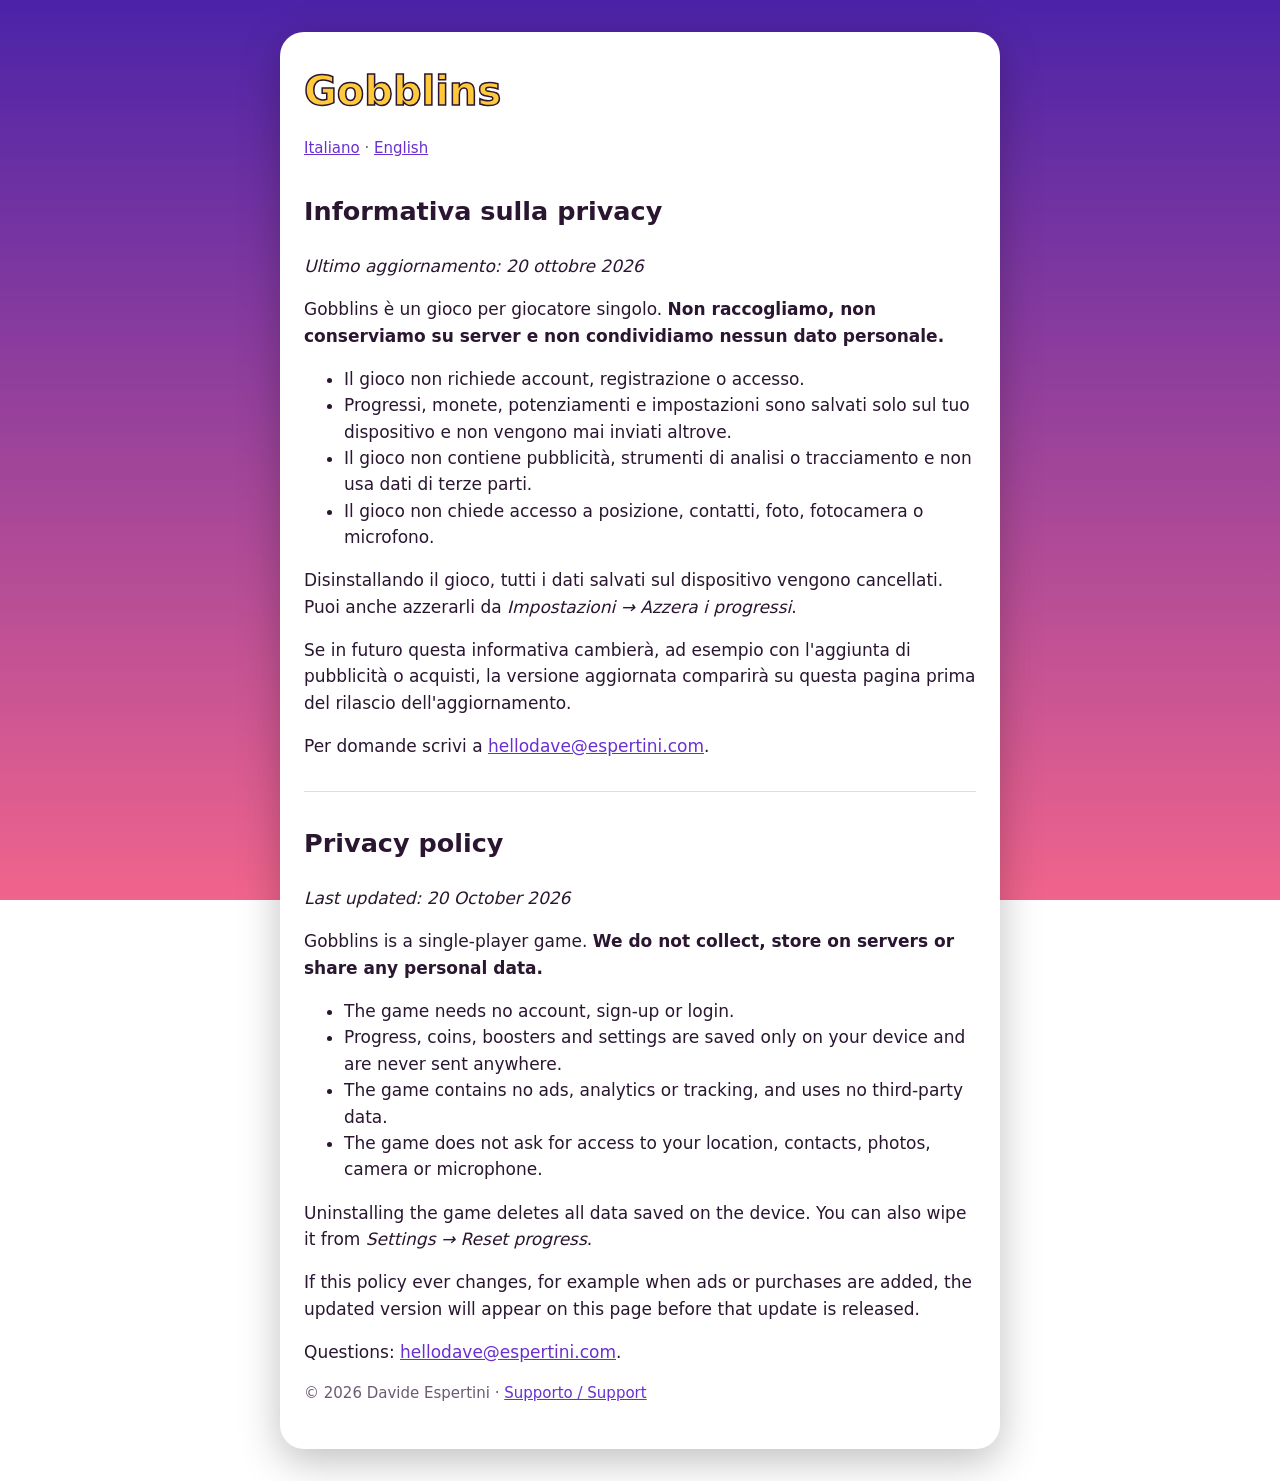
==== privacy.html @ b259f06c "Gobblins privacy and support pages Co-Authored-By: Claude Opus 5.5 <noreply@anthropic.com>" ====
<!doctype html>
<html lang="it">
  <head>
    <meta charset="utf-8" />
    <meta name="viewport" content="width=device-width, initial-scale=1" />
    <title>Gobblins · Privacy</title>
    <link rel="stylesheet" href="style.css" />
  </head>
  <body>
    <main>
      <h1>Gobblins</h1>
      <p class="lang"><a href="#it">Italiano</a> · <a href="#en">English</a></p>

      <section id="it">
        <h2>Informativa sulla privacy</h2>
        <p><em>Ultimo aggiornamento: 20 ottobre 2026</em></p>
        <p>Gobblins è un gioco per giocatore singolo. <strong>Non raccogliamo, non conserviamo su server e non condividiamo nessun dato personale.</strong></p>
        <ul>
          <li>Il gioco non richiede account, registrazione o accesso.</li>
          <li>Progressi, monete, potenziamenti e impostazioni sono salvati solo sul tuo dispositivo e non vengono mai inviati altrove.</li>
          <li>Il gioco non contiene pubblicità, strumenti di analisi o tracciamento e non usa dati di terze parti.</li>
          <li>Il gioco non chiede accesso a posizione, contatti, foto, fotocamera o microfono.</li>
        </ul>
        <p>Disinstallando il gioco, tutti i dati salvati sul dispositivo vengono cancellati. Puoi anche azzerarli da <em>Impostazioni → Azzera i progressi</em>.</p>
        <p>Se in futuro questa informativa cambierà, ad esempio con l'aggiunta di pubblicità o acquisti, la versione aggiornata comparirà su questa pagina prima del rilascio dell'aggiornamento.</p>
        <p>Per domande scrivi a <a href="mailto:hellodave@espertini.com">hellodave@espertini.com</a>.</p>
      </section>

      <section id="en">
        <h2>Privacy policy</h2>
        <p><em>Last updated: 20 October 2026</em></p>
        <p>Gobblins is a single-player game. <strong>We do not collect, store on servers or share any personal data.</strong></p>
        <ul>
          <li>The game needs no account, sign-up or login.</li>
          <li>Progress, coins, boosters and settings are saved only on your device and are never sent anywhere.</li>
          <li>The game contains no ads, analytics or tracking, and uses no third-party data.</li>
          <li>The game does not ask for access to your location, contacts, photos, camera or microphone.</li>
        </ul>
        <p>Uninstalling the game deletes all data saved on the device. You can also wipe it from <em>Settings → Reset progress</em>.</p>
        <p>If this policy ever changes, for example when ads or purchases are added, the updated version will appear on this page before that update is released.</p>
        <p>Questions: <a href="mailto:hellodave@espertini.com">hellodave@espertini.com</a>.</p>
      </section>
      <p class="foot">© 2026 Davide Espertini · <a href="support.html">Supporto / Support</a></p>
    </main>
  </body>
</html>
---- style.css ----
:root {
  --bg-top: #4b23a8;
  --bg-bottom: #f0648c;
  --card: #ffffff;
  --text: #2a1630;
  --muted: #6b5a73;
  --link: #6a2fd0;
}
@media (prefers-color-scheme: dark) {
  :root {
    --card: #1f1530;
    --text: #f4ecff;
    --muted: #b9a8c9;
    --link: #ffc93c;
  }
}
* { box-sizing: border-box; }
body {
  margin: 0;
  min-height: 100vh;
  padding: 32px 16px;
  background: linear-gradient(var(--bg-top), var(--bg-bottom)) fixed;
  color: var(--text);
  font: 17px/1.55 system-ui, -apple-system, "Segoe UI", sans-serif;
}
main {
  max-width: 720px;
  margin: 0 auto;
  padding: 28px 24px;
  background: var(--card);
  border-radius: 24px;
  box-shadow: 0 12px 40px rgba(0, 0, 0, 0.25);
}
h1 { margin: 0; font-size: 40px; color: #ffc93c; -webkit-text-stroke: 1.5px var(--text); }
h2 { margin-top: 32px; }
a { color: var(--link); }
.lang, .foot { color: var(--muted); font-size: 15px; }
section + section { border-top: 1px solid rgba(127, 127, 127, 0.25); margin-top: 32px; }
dt { font-weight: 700; margin-top: 14px; }
dd { margin: 4px 0 0; }
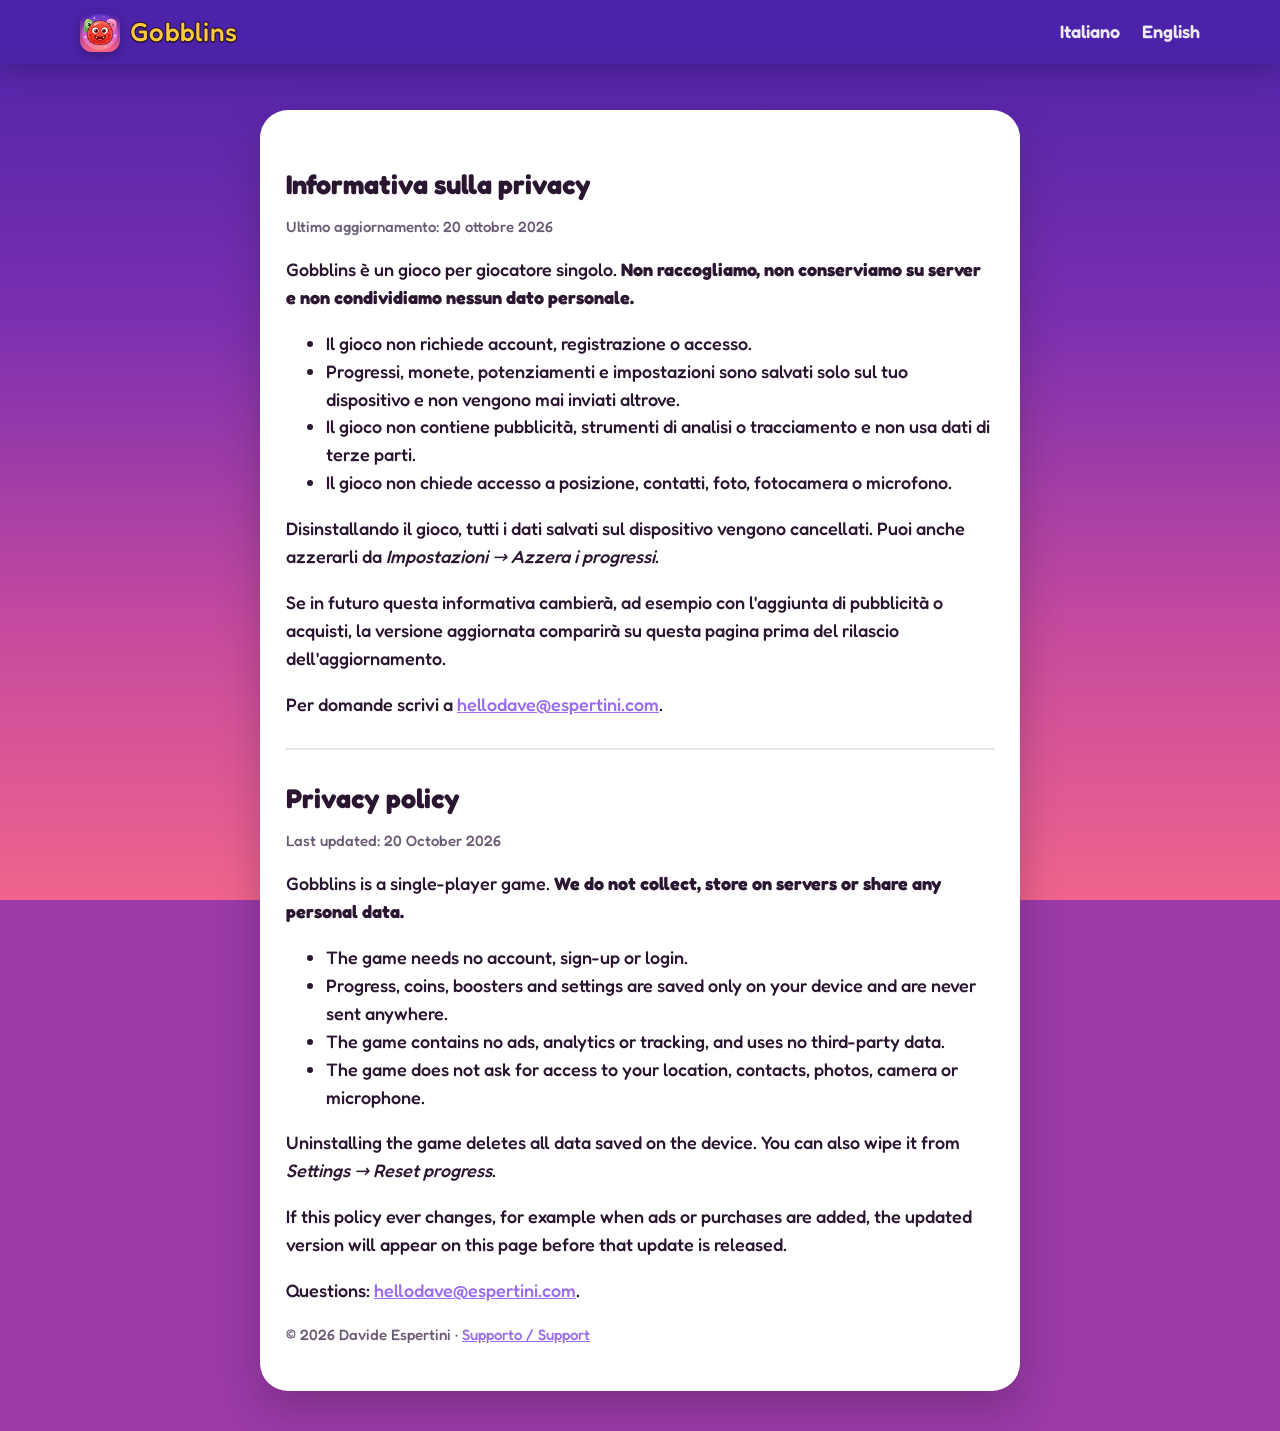
==== commit be064cd0: "New promo site: key art, playable mini board, features, islands, seasons, screenshots, IT/EN Co-Auth" ====
--- a/privacy.html
+++ b/privacy.html
@@ -4,16 +4,20 @@
     <meta charset="utf-8" />
     <meta name="viewport" content="width=device-width, initial-scale=1" />
     <title>Gobblins · Privacy</title>
+    <link rel="icon" href="assets/favicon.png" />
+    <link href="https://fonts.googleapis.com/css2?family=Fredoka:wght@500;600;700&display=swap" rel="stylesheet" />
     <link rel="stylesheet" href="style.css" />
   </head>
   <body>
-    <main>
-      <h1>Gobblins</h1>
-      <p class="lang"><a href="#it">Italiano</a> · <a href="#en">English</a></p>
+    <nav class="top scrolled">
+      <a class="brand candy" href="index.html"><img src="assets/icon.webp" alt="" />Gobblins</a>
+      <div class="links"><a href="#it">Italiano</a><a href="#en">English</a></div>
+    </nav>
+    <main class="doc">
 
       <section id="it">
         <h2>Informativa sulla privacy</h2>
-        <p><em>Ultimo aggiornamento: 20 ottobre 2026</em></p>
+        <p class="muted">Ultimo aggiornamento: 20 ottobre 2026</p>
         <p>Gobblins è un gioco per giocatore singolo. <strong>Non raccogliamo, non conserviamo su server e non condividiamo nessun dato personale.</strong></p>
         <ul>
           <li>Il gioco non richiede account, registrazione o accesso.</li>
@@ -28,7 +32,7 @@
 
       <section id="en">
         <h2>Privacy policy</h2>
-        <p><em>Last updated: 20 October 2026</em></p>
+        <p class="muted">Last updated: 20 October 2026</p>
         <p>Gobblins is a single-player game. <strong>We do not collect, store on servers or share any personal data.</strong></p>
         <ul>
           <li>The game needs no account, sign-up or login.</li>
@@ -40,7 +44,7 @@
         <p>If this policy ever changes, for example when ads or purchases are added, the updated version will appear on this page before that update is released.</p>
         <p>Questions: <a href="mailto:hellodave@espertini.com">hellodave@espertini.com</a>.</p>
       </section>
-      <p class="foot">© 2026 Davide Espertini · <a href="support.html">Supporto / Support</a></p>
+      <p class="muted">© 2026 Davide Espertini · <a href="support.html">Supporto / Support</a></p>
     </main>
   </body>
 </html>
--- a/style.css
+++ b/style.css
@@ -1,40 +1,264 @@
+/* Gobblins promo site: the game's sky (icon purple → pink), jelly buttons, Fredoka. */
 :root {
-  --bg-top: #4b23a8;
-  --bg-bottom: #f0648c;
+  --sky-top: #4b23a8;
+  --sky-bottom: #f0648c;
+  --ink: #2a1630;
+  --cream: #fff8ef;
+  --sun: #ffc93c;
+  --mint: #7ed957;
+  --sea: #5aa9e6;
+  --grape: #9b6cf0;
+  --berry: #ff5e7a;
+  --glass: rgba(255, 255, 255, 0.14);
+  --glass-line: rgba(255, 255, 255, 0.28);
   --card: #ffffff;
-  --text: #2a1630;
+  --card-ink: #2a1630;
   --muted: #6b5a73;
-  --link: #6a2fd0;
+  --radius: 28px;
+  --shadow: 0 18px 40px rgba(42, 22, 48, 0.28);
 }
 @media (prefers-color-scheme: dark) {
   :root {
-    --card: #1f1530;
-    --text: #f4ecff;
-    --muted: #b9a8c9;
-    --link: #ffc93c;
+    --card: #241638;
+    --card-ink: #f6eefe;
+    --muted: #bfaed1;
   }
 }
+
 * { box-sizing: border-box; }
+html { scroll-behavior: smooth; }
 body {
   margin: 0;
-  min-height: 100vh;
-  padding: 32px 16px;
-  background: linear-gradient(var(--bg-top), var(--bg-bottom)) fixed;
-  color: var(--text);
-  font: 17px/1.55 system-ui, -apple-system, "Segoe UI", sans-serif;
-}
-main {
-  max-width: 720px;
-  margin: 0 auto;
-  padding: 28px 24px;
-  background: var(--card);
-  border-radius: 24px;
-  box-shadow: 0 12px 40px rgba(0, 0, 0, 0.25);
-}
-h1 { margin: 0; font-size: 40px; color: #ffc93c; -webkit-text-stroke: 1.5px var(--text); }
-h2 { margin-top: 32px; }
-a { color: var(--link); }
-.lang, .foot { color: var(--muted); font-size: 15px; }
-section + section { border-top: 1px solid rgba(127, 127, 127, 0.25); margin-top: 32px; }
-dt { font-weight: 700; margin-top: 14px; }
-dd { margin: 4px 0 0; }
+  color: #fff;
+  background: linear-gradient(180deg, var(--sky-top) 0%, #7a2fb0 35%, #c64a9e 70%, var(--sky-bottom) 100%);
+  background-attachment: fixed;
+  background-color: #9b3aa8;
+  font: 500 18px/1.55 "Fredoka", system-ui, -apple-system, "Segoe UI", sans-serif;
+  overflow-x: hidden;
+}
+img { max-width: 100%; display: block; }
+a { color: inherit; }
+h1, h2, h3 { font-weight: 700; line-height: 1.1; margin: 0; }
+
+/* Outlined candy lettering, like the in-game titles. */
+.candy {
+  color: var(--sun);
+  -webkit-text-stroke: 0.09em var(--ink);
+  paint-order: stroke fill;
+  text-shadow: 0 0.08em 0 rgba(0, 0, 0, 0.25);
+  letter-spacing: 0.01em;
+}
+.wrap { width: min(1120px, 100% - 32px); margin-inline: auto; }
+section { position: relative; padding: 96px 0; }
+.eyebrow { font-weight: 600; text-transform: uppercase; letter-spacing: 0.14em; font-size: 14px; opacity: 0.85; }
+.section-title { font-size: clamp(34px, 6vw, 58px); margin: 10px 0 14px; }
+.lead { font-size: clamp(18px, 2.4vw, 22px); max-width: 640px; opacity: 0.92; }
+.center { text-align: center; }
+.center .lead { margin-inline: auto; }
+
+/* ── nav ─────────────────────────────────────────── */
+nav.top {
+  position: fixed; inset: 0 0 auto; z-index: 50;
+  display: flex; align-items: center; gap: 18px;
+  padding: 12px max(16px, calc((100% - 1120px) / 2));
+  transition: background 0.3s, box-shadow 0.3s;
+}
+nav.top.scrolled { background: rgba(75, 35, 168, 0.72); backdrop-filter: blur(12px); box-shadow: 0 8px 24px rgba(0, 0, 0, 0.18); }
+nav.top .brand { display: flex; align-items: center; gap: 10px; text-decoration: none; font-size: 26px; }
+nav.top .brand img { width: 40px; height: 40px; border-radius: 12px; box-shadow: 0 4px 10px rgba(0, 0, 0, 0.25); }
+nav.top .links { display: flex; gap: 22px; margin-left: auto; font-weight: 600; }
+nav.top .links a { text-decoration: none; opacity: 0.9; }
+nav.top .links a:hover { opacity: 1; color: var(--sun); }
+.lang {
+  border: 2px solid var(--glass-line); background: var(--glass); color: #fff;
+  font: 600 15px "Fredoka", sans-serif; padding: 6px 12px; border-radius: 999px; cursor: pointer;
+}
+@media (max-width: 760px) { nav.top .links { display: none; } nav.top .lang { margin-left: auto; } }
+
+/* ── jelly buttons ───────────────────────────────── */
+.btn {
+  --c: var(--mint);
+  position: relative; display: inline-flex; align-items: center; gap: 12px;
+  padding: 14px 26px 16px; border-radius: 999px; border: 3px solid rgba(0, 0, 0, 0.22);
+  background: var(--c); color: #fff; text-decoration: none; cursor: pointer;
+  font: 700 20px/1 "Fredoka", sans-serif; -webkit-text-stroke: 0.06em var(--ink); paint-order: stroke fill;
+  box-shadow: 0 6px 0 rgba(0, 0, 0, 0.25), 0 14px 26px rgba(0, 0, 0, 0.2);
+  transition: transform 0.15s cubic-bezier(0.34, 1.56, 0.64, 1), box-shadow 0.15s;
+}
+.btn::before {
+  content: ""; position: absolute; left: 12px; right: 12px; top: 5px; height: 34%;
+  border-radius: 999px; background: rgba(255, 255, 255, 0.32);
+}
+.btn:hover { transform: translateY(-3px) scale(1.03); }
+.btn:active { transform: translateY(3px) scale(0.97); box-shadow: 0 2px 0 rgba(0, 0, 0, 0.25); }
+.btn svg { width: 28px; height: 28px; flex: none; position: relative; }
+.btn small { display: block; font-size: 12px; font-weight: 600; -webkit-text-stroke: 0; opacity: 0.95; letter-spacing: 0.04em; }
+.btn .txt { position: relative; text-align: left; }
+.btn.store { --c: #241638; -webkit-text-stroke: 0; padding: 12px 22px 13px; }
+.btn.store::before { top: 3px; height: 22%; opacity: 0.35; }
+.btn.store[aria-disabled="true"] { cursor: default; }
+.btn.store .soon {
+  position: absolute; top: -12px; right: -8px; background: var(--sun); color: var(--ink);
+  font-size: 12px; padding: 4px 9px; border-radius: 999px; border: 2px solid var(--ink); -webkit-text-stroke: 0;
+  transform: rotate(6deg); animation: wiggle 2.4s ease-in-out infinite;
+}
+.stores { display: flex; flex-wrap: wrap; gap: 18px; }
+
+/* ── hero ────────────────────────────────────────── */
+.hero { min-height: 100svh; display: grid; align-items: center; padding: 120px 0 80px; overflow: hidden; }
+.hero .grid { display: grid; grid-template-columns: 1.05fr 1fr; gap: 40px; align-items: center; }
+.hero h1 { font-size: clamp(76px, 13vw, 156px); animation: logo 3.2s ease-in-out infinite; transform-origin: 50% 80%; }
+.hero .tag { font-size: clamp(22px, 3.4vw, 32px); font-weight: 600; margin: 8px 0 18px; }
+.hero .lead { margin-bottom: 30px; }
+.hero .free { margin-top: 16px; font-size: 15px; opacity: 0.85; }
+.keyart { position: relative; }
+.keyart img { width: 100%; height: auto; filter: drop-shadow(0 26px 30px rgba(42, 22, 48, 0.35)); animation: float 5s ease-in-out infinite; }
+.keyart::before {
+  content: ""; position: absolute; inset: 8% 4%; border-radius: 50%;
+  background: radial-gradient(closest-side, rgba(255, 220, 120, 0.55), transparent);
+  filter: blur(10px); animation: pulse 4s ease-in-out infinite;
+}
+@media (max-width: 900px) {
+  .hero .grid { grid-template-columns: 1fr; text-align: center; }
+  .hero .lead { margin-inline: auto; }
+  .hero .stores { justify-content: center; }
+  .keyart { order: -1; max-width: 560px; margin: 0 auto; }
+}
+
+/* Floating Gobblins and bubbles behind everything. */
+.floaters { position: absolute; inset: 0; pointer-events: none; z-index: 0; }
+.floaters img { position: absolute; width: var(--s, 70px); opacity: 0.9; animation: drift var(--d, 9s) ease-in-out infinite; animation-delay: var(--delay, 0s); filter: drop-shadow(0 10px 12px rgba(0, 0, 0, 0.2)); }
+.bubble { position: absolute; bottom: -40px; border-radius: 50%; background: radial-gradient(circle at 30% 30%, rgba(255, 255, 255, 0.7), rgba(255, 255, 255, 0.08) 60%); animation: rise linear infinite; }
+.hero > .wrap, section > .wrap { position: relative; z-index: 1; }
+
+/* ── parade marquee ──────────────────────────────── */
+.parade { overflow: hidden; padding: 26px 0; background: rgba(42, 22, 48, 0.25); border-block: 3px solid var(--glass-line); }
+.parade .track { display: flex; gap: 46px; width: max-content; animation: marquee 32s linear infinite; }
+.parade img { width: 76px; height: 76px; object-fit: contain; animation: hop 1.4s ease-in-out infinite; animation-delay: calc(var(--i) * -0.18s); }
+
+/* ── features ────────────────────────────────────── */
+.features { display: grid; grid-template-columns: repeat(3, 1fr); gap: 24px; margin-top: 48px; }
+@media (max-width: 960px) { .features { grid-template-columns: repeat(2, 1fr); } }
+@media (max-width: 620px) { .features { grid-template-columns: 1fr; } }
+.card {
+  position: relative; background: var(--card); color: var(--card-ink); border-radius: var(--radius);
+  padding: 26px 24px 28px; box-shadow: var(--shadow); border: 4px solid rgba(255, 255, 255, 0.7);
+  transition: transform 0.3s cubic-bezier(0.34, 1.56, 0.64, 1);
+}
+.card:hover { transform: translateY(-6px) rotate(-0.6deg); }
+.card h3 { font-size: 26px; margin: 14px 0 8px; }
+.card p { margin: 0; color: var(--muted); }
+.card .art { display: flex; align-items: flex-end; gap: 6px; height: 96px; }
+.card .art img { width: 84px; height: 84px; object-fit: contain; transition: transform 0.3s cubic-bezier(0.34, 1.56, 0.64, 1); }
+.card .art img.sm { width: 64px; height: 64px; }
+.card:hover .art img { transform: translateY(-8px) rotate(-6deg); }
+.card:hover .art img:nth-child(2) { transform: translateY(-12px) rotate(6deg); transition-delay: 0.05s; }
+.card:hover .art img:nth-child(3) { transform: translateY(-8px) rotate(-4deg); transition-delay: 0.1s; }
+.card .chip {
+  position: absolute; top: 18px; right: 18px; font-size: 13px; font-weight: 600; padding: 4px 10px;
+  border-radius: 999px; background: color-mix(in srgb, var(--chip, var(--grape)) 18%, transparent); color: var(--chip, var(--grape));
+}
+
+/* ── demo board ──────────────────────────────────── */
+.play { display: grid; grid-template-columns: 1fr auto; gap: 48px; align-items: center; }
+@media (max-width: 900px) { .play { grid-template-columns: 1fr; text-align: center; } .play .lead { margin-inline: auto; } }
+.board-box { display: grid; gap: 14px; justify-items: center; }
+.hud { display: flex; gap: 14px; }
+.hud div { background: rgba(42, 22, 48, 0.4); border: 3px solid var(--glass-line); border-radius: 18px; padding: 6px 18px; text-align: center; min-width: 110px; }
+.hud b { display: block; font-size: 30px; line-height: 1.1; }
+.hud span { font-size: 13px; opacity: 0.85; font-weight: 600; }
+.board {
+  --n: 6; --cell: min(68px, calc((100vw - 64px) / 6));
+  position: relative; width: calc(var(--cell) * var(--n) + 16px); height: calc(var(--cell) * var(--n) + 16px);
+  padding: 8px; border-radius: 26px; background: rgba(43, 58, 103, 0.86); border: 4px solid rgba(255, 255, 255, 0.35);
+  box-shadow: var(--shadow); overflow: hidden; touch-action: none; user-select: none;
+}
+.board .cell { position: absolute; width: calc(var(--cell) - 6px); height: calc(var(--cell) - 6px); border-radius: 14px; }
+.board .pc {
+  position: absolute; left: 8px; top: 8px; width: var(--cell); height: var(--cell); padding: 4px; cursor: grab;
+  transition: transform 0.22s cubic-bezier(0.34, 1.3, 0.64, 1), opacity 0.2s;
+}
+.board .pc img { width: 100%; height: 100%; object-fit: contain; pointer-events: none; animation: breathe 2.2s ease-in-out infinite; animation-delay: var(--b, 0s); }
+.board .pc.sel img { animation: selected 0.5s ease-in-out infinite; }
+.board .pc.pop { transition: transform 0.22s ease-in, opacity 0.22s ease-in; opacity: 0; }
+.board .pc.fall { transition: transform 0.34s cubic-bezier(0.5, 0, 0.75, 0); }
+.float-score { position: absolute; font-weight: 700; font-size: 26px; color: #fff; -webkit-text-stroke: 0.08em var(--ink); paint-order: stroke fill; pointer-events: none; animation: up 0.8s ease-out forwards; }
+.hint { font-size: 15px; opacity: 0.85; }
+
+/* ── islands ─────────────────────────────────────── */
+.islands { display: flex; gap: 20px; overflow-x: auto; padding: 40px 8px 30px; scroll-snap-type: x mandatory; scrollbar-width: none; }
+.islands::-webkit-scrollbar { display: none; }
+.island { flex: 0 0 220px; scroll-snap-align: center; text-align: center; }
+.island img { width: 220px; animation: bob 4.5s ease-in-out infinite; animation-delay: calc(var(--i) * -0.7s); filter: drop-shadow(0 20px 18px rgba(42, 22, 48, 0.35)); }
+.island b { display: block; margin-top: 6px; font-size: 20px; }
+.island span { font-size: 14px; opacity: 0.8; }
+
+/* ── seasons ─────────────────────────────────────── */
+.seasons { display: grid; grid-template-columns: 1fr 1.1fr; gap: 40px; align-items: center; margin-top: 40px; }
+@media (max-width: 900px) { .seasons { grid-template-columns: 1fr; } }
+.tabs { display: flex; gap: 10px; flex-wrap: wrap; margin: 22px 0; }
+.tabs button { --c: var(--sea); font-size: 17px; padding: 10px 18px 12px; }
+.tabs button[aria-pressed="true"] { --c: var(--sun); color: var(--ink); -webkit-text-stroke: 0; }
+.scene {
+  position: relative; aspect-ratio: 4 / 3; border-radius: var(--radius); overflow: hidden; box-shadow: var(--shadow);
+  border: 4px solid rgba(255, 255, 255, 0.7); background-size: cover; background-position: center 62%; transition: background-image 0.4s;
+}
+.scene .row { position: absolute; inset: auto 0 12% 0; display: flex; justify-content: center; gap: 2%; }
+.scene .row img { width: 14%; filter: drop-shadow(0 8px 8px rgba(0, 0, 0, 0.3)); animation: hop 1.6s ease-in-out infinite; animation-delay: calc(var(--i) * 0.14s); }
+.scene .row img.swap { animation: flip 0.5s ease both; animation-delay: calc(var(--i) * 0.06s); }
+
+/* ── screenshots ─────────────────────────────────── */
+.shots { display: flex; gap: 28px; overflow-x: auto; padding: 30px 16px 40px; scroll-snap-type: x mandatory; scrollbar-width: none; }
+.shots::-webkit-scrollbar { display: none; }
+.phone {
+  flex: 0 0 min(250px, 70vw); scroll-snap-align: center; aspect-ratio: 9 / 19.5; border-radius: 38px; padding: 10px;
+  background: #1b1030; box-shadow: var(--shadow), inset 0 0 0 2px rgba(255, 255, 255, 0.15);
+  transition: transform 0.35s cubic-bezier(0.34, 1.56, 0.64, 1);
+}
+.phone:nth-child(odd) { transform: translateY(18px) rotate(-1.5deg); }
+.phone:nth-child(even) { transform: rotate(1.5deg); }
+.phone:hover { transform: translateY(-8px) rotate(0) scale(1.03); }
+.phone img { width: 100%; height: 100%; object-fit: cover; border-radius: 30px; }
+
+/* ── cta & footer ────────────────────────────────── */
+.cta { text-align: center; }
+.cta .box { background: rgba(42, 22, 48, 0.32); border: 3px solid var(--glass-line); border-radius: 40px; padding: 56px 24px; overflow: hidden; position: relative; }
+.cta .stores { justify-content: center; margin-top: 30px; }
+.cta .icon { width: 120px; border-radius: 28px; margin: 0 auto 18px; box-shadow: 0 16px 30px rgba(0, 0, 0, 0.3); animation: float 4s ease-in-out infinite; }
+footer { padding: 40px 0 56px; text-align: center; font-size: 15px; opacity: 0.9; }
+footer nav { display: flex; gap: 22px; justify-content: center; margin-bottom: 10px; font-weight: 600; }
+
+/* ── reveal on scroll ────────────────────────────── */
+.reveal { opacity: 0; transform: translateY(36px) scale(0.98); transition: opacity 0.7s ease, transform 0.7s cubic-bezier(0.34, 1.3, 0.64, 1); transition-delay: calc(var(--i, 0) * 90ms); }
+.reveal.in { opacity: 1; transform: none; }
+
+/* ── documents (privacy, support) ────────────────── */
+.doc { width: min(760px, 100% - 32px); margin: 110px auto 40px; background: var(--card); color: var(--card-ink); border-radius: var(--radius); padding: 30px 26px; box-shadow: var(--shadow); }
+.doc h1 { font-size: 40px; }
+.doc h2 { margin-top: 30px; }
+.doc a { color: var(--grape); }
+.doc .muted { color: var(--muted); font-size: 15px; }
+.doc section { padding: 0; }
+.doc section + section { border-top: 2px solid rgba(127, 127, 127, 0.2); margin-top: 30px; padding-top: 4px; }
+.doc dt { font-weight: 700; margin-top: 14px; }
+.doc dd { margin: 4px 0 0; }
+
+/* ── keyframes ───────────────────────────────────── */
+@keyframes logo { 0%, 100% { transform: rotate(-2.5deg) scale(1); } 50% { transform: rotate(2.5deg) scale(1.04); } }
+@keyframes float { 0%, 100% { transform: translateY(0); } 50% { transform: translateY(-16px); } }
+@keyframes pulse { 0%, 100% { opacity: 0.6; transform: scale(0.95); } 50% { opacity: 1; transform: scale(1.05); } }
+@keyframes drift { 0%, 100% { transform: translate(0, 0) rotate(-8deg); } 50% { transform: translate(14px, -26px) rotate(8deg); } }
+@keyframes rise { to { transform: translateY(-110vh); } }
+@keyframes marquee { to { transform: translateX(-50%); } }
+@keyframes hop { 0%, 100% { transform: translateY(0) scale(1, 1); } 30% { transform: translateY(-14px) scale(0.95, 1.06); } 55% { transform: translateY(0) scale(1.08, 0.92); } }
+@keyframes bob { 0%, 100% { transform: translateY(0) rotate(-1.5deg); } 50% { transform: translateY(-14px) rotate(1.5deg); } }
+@keyframes breathe { 0%, 100% { transform: scale(1, 1); } 50% { transform: scale(1.04, 0.95); } }
+@keyframes selected { 0%, 100% { transform: scale(1.12); } 50% { transform: scale(0.96); } }
+@keyframes wiggle { 0%, 100% { transform: rotate(6deg); } 50% { transform: rotate(-4deg) scale(1.06); } }
+@keyframes up { from { transform: translate(-50%, 0) scale(0.6); opacity: 1; } to { transform: translate(-50%, -60px) scale(1.1); opacity: 0; } }
+@keyframes flip { from { transform: rotateY(90deg) scale(0.6); opacity: 0; } to { transform: none; opacity: 1; } }
+
+@media (prefers-reduced-motion: reduce) {
+  *, *::before { animation: none !important; transition: none !important; scroll-behavior: auto; }
+  .reveal { opacity: 1; transform: none; }
+}
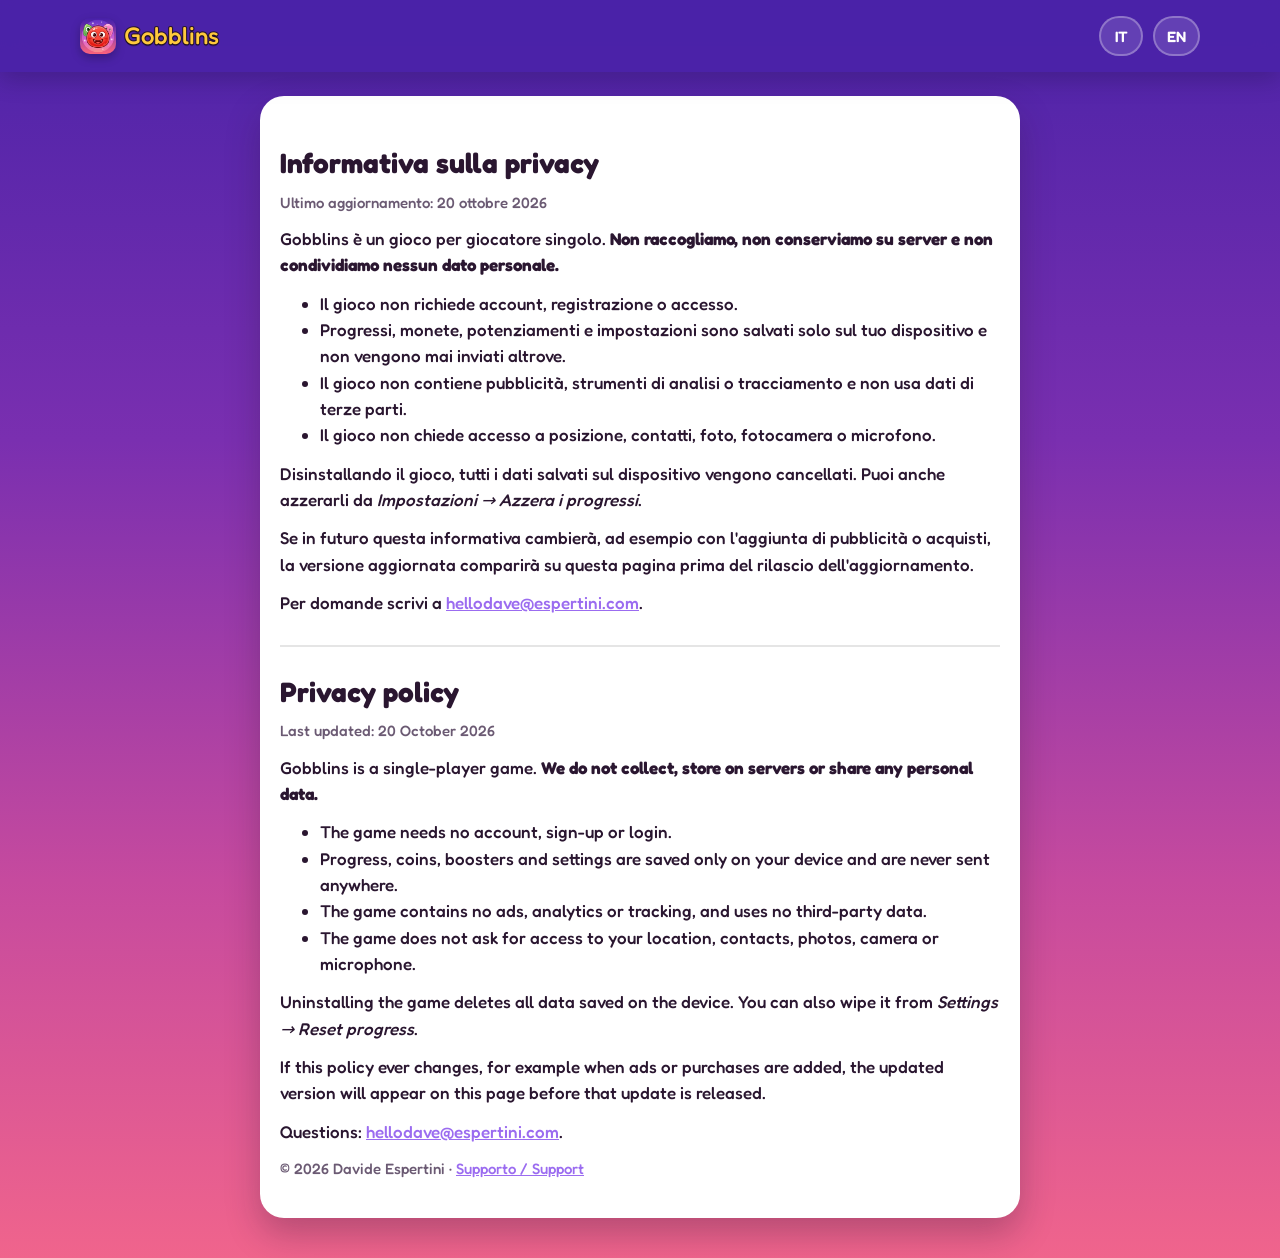
==== commit a46fb718: "Mobile-first site: no horizontal overflow, phone menu, centred strips, new obstacles screenshot Co-A" ====
--- a/privacy.html
+++ b/privacy.html
@@ -11,7 +11,8 @@
   <body>
     <nav class="top scrolled">
       <a class="brand candy" href="index.html"><img src="assets/icon.webp" alt="" />Gobblins</a>
-      <div class="links"><a href="#it">Italiano</a><a href="#en">English</a></div>
+      <a class="pill" href="#it">IT</a>
+      <a class="pill" href="#en">EN</a>
     </nav>
     <main class="doc">
 
--- a/style.css
+++ b/style.css
@@ -1,264 +1,295 @@
-/* Gobblins promo site: the game's sky (icon purple → pink), jelly buttons, Fredoka. */
+/*
+ * Gobblins promo site, mobile first: every rule below is written for a phone;
+ * the min-width blocks at the end of each section add the tablet and desktop
+ * layouts. The game's sky (icon purple → pink), jelly buttons, Fredoka.
+ */
 :root {
   --sky-top: #4b23a8;
   --sky-bottom: #f0648c;
   --ink: #2a1630;
-  --cream: #fff8ef;
   --sun: #ffc93c;
   --mint: #7ed957;
   --sea: #5aa9e6;
   --grape: #9b6cf0;
-  --berry: #ff5e7a;
   --glass: rgba(255, 255, 255, 0.14);
   --glass-line: rgba(255, 255, 255, 0.28);
   --card: #ffffff;
   --card-ink: #2a1630;
   --muted: #6b5a73;
-  --radius: 28px;
-  --shadow: 0 18px 40px rgba(42, 22, 48, 0.28);
+  --radius: 24px;
+  --shadow: 0 16px 34px rgba(42, 22, 48, 0.28);
+  --gutter: 16px;
+  --nav-h: 64px;
 }
 @media (prefers-color-scheme: dark) {
-  :root {
-    --card: #241638;
-    --card-ink: #f6eefe;
-    --muted: #bfaed1;
-  }
+  :root { --card: #241638; --card-ink: #f6eefe; --muted: #bfaed1; }
 }
 
 * { box-sizing: border-box; }
-html { scroll-behavior: smooth; }
+/* Nothing may widen the page: on phones that zooms out and shifts every section. */
+html, body { overflow-x: clip; }
+html { scroll-behavior: smooth; scroll-padding-top: var(--nav-h); }
 body {
   margin: 0;
   color: #fff;
   background: linear-gradient(180deg, var(--sky-top) 0%, #7a2fb0 35%, #c64a9e 70%, var(--sky-bottom) 100%);
-  background-attachment: fixed;
   background-color: #9b3aa8;
-  font: 500 18px/1.55 "Fredoka", system-ui, -apple-system, "Segoe UI", sans-serif;
-  overflow-x: hidden;
-}
-img { max-width: 100%; display: block; }
+  font: 500 17px/1.55 "Fredoka", system-ui, -apple-system, "Segoe UI", sans-serif;
+  -webkit-tap-highlight-color: transparent;
+}
+img { max-width: 100%; height: auto; display: block; }
 a { color: inherit; }
 h1, h2, h3 { font-weight: 700; line-height: 1.1; margin: 0; }
-
-/* Outlined candy lettering, like the in-game titles. */
+p { margin: 0; }
+
 .candy {
   color: var(--sun);
   -webkit-text-stroke: 0.09em var(--ink);
   paint-order: stroke fill;
   text-shadow: 0 0.08em 0 rgba(0, 0, 0, 0.25);
-  letter-spacing: 0.01em;
-}
-.wrap { width: min(1120px, 100% - 32px); margin-inline: auto; }
-section { position: relative; padding: 96px 0; }
-.eyebrow { font-weight: 600; text-transform: uppercase; letter-spacing: 0.14em; font-size: 14px; opacity: 0.85; }
-.section-title { font-size: clamp(34px, 6vw, 58px); margin: 10px 0 14px; }
-.lead { font-size: clamp(18px, 2.4vw, 22px); max-width: 640px; opacity: 0.92; }
-.center { text-align: center; }
-.center .lead { margin-inline: auto; }
+}
+.wrap { width: min(1120px, 100% - var(--gutter) * 2); margin-inline: auto; }
+section, .hero { position: relative; }
+section { padding: 72px 0; }
+.eyebrow { font-weight: 600; text-transform: uppercase; letter-spacing: 0.14em; font-size: 13px; opacity: 0.85; }
+.section-title { font-size: clamp(32px, 9vw, 58px); margin: 8px 0 12px; }
+.lead { font-size: clamp(17px, 4.4vw, 21px); max-width: 620px; opacity: 0.94; margin-inline: auto; }
+/* Phones read everything centred; wider screens left-align where a layout has columns. */
+.center, .hero, .play, .seasons > div:first-child, .cta { text-align: center; }
 
 /* ── nav ─────────────────────────────────────────── */
 nav.top {
-  position: fixed; inset: 0 0 auto; z-index: 50;
-  display: flex; align-items: center; gap: 18px;
-  padding: 12px max(16px, calc((100% - 1120px) / 2));
+  position: fixed; inset: 0 0 auto; z-index: 50; height: var(--nav-h);
+  display: flex; align-items: center; gap: 10px;
+  padding: 0 var(--gutter);
   transition: background 0.3s, box-shadow 0.3s;
 }
-nav.top.scrolled { background: rgba(75, 35, 168, 0.72); backdrop-filter: blur(12px); box-shadow: 0 8px 24px rgba(0, 0, 0, 0.18); }
-nav.top .brand { display: flex; align-items: center; gap: 10px; text-decoration: none; font-size: 26px; }
-nav.top .brand img { width: 40px; height: 40px; border-radius: 12px; box-shadow: 0 4px 10px rgba(0, 0, 0, 0.25); }
-nav.top .links { display: flex; gap: 22px; margin-left: auto; font-weight: 600; }
-nav.top .links a { text-decoration: none; opacity: 0.9; }
-nav.top .links a:hover { opacity: 1; color: var(--sun); }
-.lang {
-  border: 2px solid var(--glass-line); background: var(--glass); color: #fff;
+nav.top.scrolled, nav.top.open { background: rgba(75, 35, 168, 0.88); backdrop-filter: blur(12px); box-shadow: 0 8px 24px rgba(0, 0, 0, 0.18); }
+nav.top .brand { display: flex; align-items: center; gap: 8px; text-decoration: none; font-size: 24px; margin-right: auto; }
+nav.top .brand img { width: 36px; height: 36px; border-radius: 10px; box-shadow: 0 4px 10px rgba(0, 0, 0, 0.25); }
+.pill {
+  display: inline-flex; align-items: center; justify-content: center; min-height: 40px; min-width: 44px;
+  border: 2px solid var(--glass-line); background: var(--glass); color: #fff; text-decoration: none;
   font: 600 15px "Fredoka", sans-serif; padding: 6px 12px; border-radius: 999px; cursor: pointer;
 }
-@media (max-width: 760px) { nav.top .links { display: none; } nav.top .lang { margin-left: auto; } }
+.pill.get { background: var(--mint); border-color: rgba(0, 0, 0, 0.2); -webkit-text-stroke: 0.05em var(--ink); paint-order: stroke fill; }
+.burger { width: 44px; padding: 0; }
+.burger span, .burger span::before, .burger span::after { display: block; width: 18px; height: 2.5px; border-radius: 2px; background: #fff; position: relative; transition: transform 0.25s; }
+.burger span::before, .burger span::after { content: ""; position: absolute; left: 0; }
+.burger span::before { top: -6px; }
+.burger span::after { top: 6px; }
+nav.top.open .burger span { background: transparent; }
+nav.top.open .burger span::before { transform: translateY(6px) rotate(45deg); }
+nav.top.open .burger span::after { transform: translateY(-6px) rotate(-45deg); }
+nav.top .links {
+  position: absolute; top: var(--nav-h); left: 0; right: 0; display: grid; gap: 4px;
+  padding: 8px var(--gutter) 18px; background: #4b23a8; border-radius: 0 0 24px 24px; box-shadow: 0 18px 30px rgba(0, 0, 0, 0.3);
+  font-weight: 600; font-size: 20px; text-align: center;
+  transform: translateY(-8px); opacity: 0; pointer-events: none; transition: opacity 0.2s, transform 0.2s;
+}
+nav.top.open .links { opacity: 1; transform: none; pointer-events: auto; }
+nav.top .links a { text-decoration: none; padding: 10px; border-radius: 14px; }
+nav.top .links a:active { background: var(--glass); }
 
 /* ── jelly buttons ───────────────────────────────── */
 .btn {
   --c: var(--mint);
-  position: relative; display: inline-flex; align-items: center; gap: 12px;
-  padding: 14px 26px 16px; border-radius: 999px; border: 3px solid rgba(0, 0, 0, 0.22);
+  position: relative; display: inline-flex; align-items: center; justify-content: center; gap: 12px;
+  min-height: 48px; padding: 12px 24px 14px; border-radius: 999px; border: 3px solid rgba(0, 0, 0, 0.22);
   background: var(--c); color: #fff; text-decoration: none; cursor: pointer;
-  font: 700 20px/1 "Fredoka", sans-serif; -webkit-text-stroke: 0.06em var(--ink); paint-order: stroke fill;
-  box-shadow: 0 6px 0 rgba(0, 0, 0, 0.25), 0 14px 26px rgba(0, 0, 0, 0.2);
+  font: 700 19px/1 "Fredoka", sans-serif; -webkit-text-stroke: 0.06em var(--ink); paint-order: stroke fill;
+  box-shadow: 0 6px 0 rgba(0, 0, 0, 0.25), 0 12px 22px rgba(0, 0, 0, 0.2);
   transition: transform 0.15s cubic-bezier(0.34, 1.56, 0.64, 1), box-shadow 0.15s;
 }
-.btn::before {
-  content: ""; position: absolute; left: 12px; right: 12px; top: 5px; height: 34%;
-  border-radius: 999px; background: rgba(255, 255, 255, 0.32);
-}
-.btn:hover { transform: translateY(-3px) scale(1.03); }
+.btn::before { content: ""; position: absolute; left: 14px; right: 14px; top: 4px; height: 30%; border-radius: 999px; background: rgba(255, 255, 255, 0.3); }
 .btn:active { transform: translateY(3px) scale(0.97); box-shadow: 0 2px 0 rgba(0, 0, 0, 0.25); }
 .btn svg { width: 28px; height: 28px; flex: none; position: relative; }
-.btn small { display: block; font-size: 12px; font-weight: 600; -webkit-text-stroke: 0; opacity: 0.95; letter-spacing: 0.04em; }
 .btn .txt { position: relative; text-align: left; }
-.btn.store { --c: #241638; -webkit-text-stroke: 0; padding: 12px 22px 13px; }
-.btn.store::before { top: 3px; height: 22%; opacity: 0.35; }
+.btn small { display: block; font-size: 12px; font-weight: 600; -webkit-text-stroke: 0; opacity: 0.95; letter-spacing: 0.03em; }
+.btn.store { --c: #241638; -webkit-text-stroke: 0; width: 100%; max-width: 300px; justify-content: flex-start; padding: 11px 22px 12px; }
+.btn.store::before { top: 3px; height: 20%; opacity: 0.3; }
 .btn.store[aria-disabled="true"] { cursor: default; }
 .btn.store .soon {
-  position: absolute; top: -12px; right: -8px; background: var(--sun); color: var(--ink);
-  font-size: 12px; padding: 4px 9px; border-radius: 999px; border: 2px solid var(--ink); -webkit-text-stroke: 0;
-  transform: rotate(6deg); animation: wiggle 2.4s ease-in-out infinite;
-}
-.stores { display: flex; flex-wrap: wrap; gap: 18px; }
+  position: absolute; top: -11px; right: 14px; background: var(--sun); color: var(--ink);
+  font-size: 12px; padding: 3px 9px; border-radius: 999px; border: 2px solid var(--ink);
+  transform: rotate(5deg); animation: wiggle 2.4s ease-in-out infinite;
+}
+.stores { display: grid; justify-items: center; gap: 18px; margin-top: 26px; }
 
 /* ── hero ────────────────────────────────────────── */
-.hero { min-height: 100svh; display: grid; align-items: center; padding: 120px 0 80px; overflow: hidden; }
-.hero .grid { display: grid; grid-template-columns: 1.05fr 1fr; gap: 40px; align-items: center; }
-.hero h1 { font-size: clamp(76px, 13vw, 156px); animation: logo 3.2s ease-in-out infinite; transform-origin: 50% 80%; }
-.hero .tag { font-size: clamp(22px, 3.4vw, 32px); font-weight: 600; margin: 8px 0 18px; }
-.hero .lead { margin-bottom: 30px; }
-.hero .free { margin-top: 16px; font-size: 15px; opacity: 0.85; }
-.keyart { position: relative; }
-.keyart img { width: 100%; height: auto; filter: drop-shadow(0 26px 30px rgba(42, 22, 48, 0.35)); animation: float 5s ease-in-out infinite; }
-.keyart::before {
-  content: ""; position: absolute; inset: 8% 4%; border-radius: 50%;
-  background: radial-gradient(closest-side, rgba(255, 220, 120, 0.55), transparent);
-  filter: blur(10px); animation: pulse 4s ease-in-out infinite;
-}
-@media (max-width: 900px) {
-  .hero .grid { grid-template-columns: 1fr; text-align: center; }
-  .hero .lead { margin-inline: auto; }
-  .hero .stores { justify-content: center; }
-  .keyart { order: -1; max-width: 560px; margin: 0 auto; }
-}
-
-/* Floating Gobblins and bubbles behind everything. */
-.floaters { position: absolute; inset: 0; pointer-events: none; z-index: 0; }
-.floaters img { position: absolute; width: var(--s, 70px); opacity: 0.9; animation: drift var(--d, 9s) ease-in-out infinite; animation-delay: var(--delay, 0s); filter: drop-shadow(0 10px 12px rgba(0, 0, 0, 0.2)); }
+.hero { overflow: hidden; padding: calc(var(--nav-h) + 8px) 0 56px; }
+.hero .grid { display: grid; gap: 8px; align-items: center; }
+.keyart { position: relative; max-width: min(420px, 100%); margin: 0 auto; order: -1; }
+.keyart img { width: 100%; filter: drop-shadow(0 22px 26px rgba(42, 22, 48, 0.35)); animation: float 5s ease-in-out infinite; }
+.keyart::before { content: ""; position: absolute; inset: 10% 6%; border-radius: 50%; background: radial-gradient(closest-side, rgba(255, 220, 120, 0.55), transparent); filter: blur(10px); animation: pulse 4s ease-in-out infinite; }
+.hero h1 { font-size: clamp(64px, 19vw, 150px); animation: logo 3.2s ease-in-out infinite; transform-origin: 50% 80%; }
+.hero .tag { font-size: clamp(20px, 5.4vw, 30px); font-weight: 600; margin: 4px 0 14px; }
+.hero .free { margin-top: 16px; font-size: 14px; opacity: 0.85; }
+
+/* Floating Gobblins and bubbles, clipped to their section. */
+.floaters { position: absolute; inset: 0; pointer-events: none; z-index: 0; overflow: hidden; }
+.floaters img { position: absolute; width: var(--s, 56px); opacity: var(--o, 0.35); animation: drift var(--d, 9s) ease-in-out infinite; animation-delay: var(--delay, 0s); filter: drop-shadow(0 10px 12px rgba(0, 0, 0, 0.2)); }
 .bubble { position: absolute; bottom: -40px; border-radius: 50%; background: radial-gradient(circle at 30% 30%, rgba(255, 255, 255, 0.7), rgba(255, 255, 255, 0.08) 60%); animation: rise linear infinite; }
 .hero > .wrap, section > .wrap { position: relative; z-index: 1; }
 
-/* ── parade marquee ──────────────────────────────── */
-.parade { overflow: hidden; padding: 26px 0; background: rgba(42, 22, 48, 0.25); border-block: 3px solid var(--glass-line); }
-.parade .track { display: flex; gap: 46px; width: max-content; animation: marquee 32s linear infinite; }
-.parade img { width: 76px; height: 76px; object-fit: contain; animation: hop 1.4s ease-in-out infinite; animation-delay: calc(var(--i) * -0.18s); }
+/* ── parade ──────────────────────────────────────── */
+.parade { overflow: hidden; padding: 20px 0; background: rgba(42, 22, 48, 0.25); border-block: 3px solid var(--glass-line); }
+.parade .track { display: flex; gap: 34px; width: max-content; animation: marquee 32s linear infinite; }
+.parade img { width: 58px; height: 58px; object-fit: contain; animation: hop 1.4s ease-in-out infinite; animation-delay: calc(var(--i) * -0.18s); }
 
 /* ── features ────────────────────────────────────── */
-.features { display: grid; grid-template-columns: repeat(3, 1fr); gap: 24px; margin-top: 48px; }
-@media (max-width: 960px) { .features { grid-template-columns: repeat(2, 1fr); } }
-@media (max-width: 620px) { .features { grid-template-columns: 1fr; } }
+.features { display: grid; grid-template-columns: 1fr; gap: 18px; margin-top: 36px; }
 .card {
   position: relative; background: var(--card); color: var(--card-ink); border-radius: var(--radius);
-  padding: 26px 24px 28px; box-shadow: var(--shadow); border: 4px solid rgba(255, 255, 255, 0.7);
+  padding: 22px 20px 24px; box-shadow: var(--shadow); border: 4px solid rgba(255, 255, 255, 0.7); text-align: left;
   transition: transform 0.3s cubic-bezier(0.34, 1.56, 0.64, 1);
 }
-.card:hover { transform: translateY(-6px) rotate(-0.6deg); }
-.card h3 { font-size: 26px; margin: 14px 0 8px; }
-.card p { margin: 0; color: var(--muted); }
-.card .art { display: flex; align-items: flex-end; gap: 6px; height: 96px; }
-.card .art img { width: 84px; height: 84px; object-fit: contain; transition: transform 0.3s cubic-bezier(0.34, 1.56, 0.64, 1); }
-.card .art img.sm { width: 64px; height: 64px; }
-.card:hover .art img { transform: translateY(-8px) rotate(-6deg); }
-.card:hover .art img:nth-child(2) { transform: translateY(-12px) rotate(6deg); transition-delay: 0.05s; }
-.card:hover .art img:nth-child(3) { transform: translateY(-8px) rotate(-4deg); transition-delay: 0.1s; }
-.card .chip {
-  position: absolute; top: 18px; right: 18px; font-size: 13px; font-weight: 600; padding: 4px 10px;
-  border-radius: 999px; background: color-mix(in srgb, var(--chip, var(--grape)) 18%, transparent); color: var(--chip, var(--grape));
-}
-
-/* ── demo board ──────────────────────────────────── */
-.play { display: grid; grid-template-columns: 1fr auto; gap: 48px; align-items: center; }
-@media (max-width: 900px) { .play { grid-template-columns: 1fr; text-align: center; } .play .lead { margin-inline: auto; } }
-.board-box { display: grid; gap: 14px; justify-items: center; }
-.hud { display: flex; gap: 14px; }
-.hud div { background: rgba(42, 22, 48, 0.4); border: 3px solid var(--glass-line); border-radius: 18px; padding: 6px 18px; text-align: center; min-width: 110px; }
-.hud b { display: block; font-size: 30px; line-height: 1.1; }
+.card h3 { font-size: 24px; margin: 12px 0 6px; }
+.card p { color: var(--muted); font-size: 16px; }
+.card .art { display: flex; align-items: flex-end; gap: 6px; height: 84px; }
+.card .art img { width: 76px; height: 76px; object-fit: contain; transition: transform 0.3s cubic-bezier(0.34, 1.56, 0.64, 1); }
+.card .art img.sm { width: 58px; height: 58px; }
+.card .art img.wide { width: 110px; height: 84px; }
+.card .chip { position: absolute; top: 16px; right: 16px; font-size: 12px; font-weight: 600; padding: 4px 10px; border-radius: 999px; background: color-mix(in srgb, var(--chip, var(--grape)) 18%, transparent); color: var(--chip, var(--grape)); }
+
+/* ── mini board ──────────────────────────────────── */
+.play { display: grid; gap: 30px; justify-items: center; }
+.board-box { display: grid; gap: 14px; justify-items: center; width: 100%; }
+.hud { display: flex; gap: 12px; justify-content: center; }
+.hud div { background: rgba(42, 22, 48, 0.4); border: 3px solid var(--glass-line); border-radius: 18px; padding: 6px 16px; text-align: center; min-width: 104px; }
+.hud b { display: block; font-size: 28px; line-height: 1.1; }
 .hud span { font-size: 13px; opacity: 0.85; font-weight: 600; }
 .board {
-  --n: 6; --cell: min(68px, calc((100vw - 64px) / 6));
-  position: relative; width: calc(var(--cell) * var(--n) + 16px); height: calc(var(--cell) * var(--n) + 16px);
-  padding: 8px; border-radius: 26px; background: rgba(43, 58, 103, 0.86); border: 4px solid rgba(255, 255, 255, 0.35);
-  box-shadow: var(--shadow); overflow: hidden; touch-action: none; user-select: none;
-}
-.board .cell { position: absolute; width: calc(var(--cell) - 6px); height: calc(var(--cell) - 6px); border-radius: 14px; }
-.board .pc {
-  position: absolute; left: 8px; top: 8px; width: var(--cell); height: var(--cell); padding: 4px; cursor: grab;
-  transition: transform 0.22s cubic-bezier(0.34, 1.3, 0.64, 1), opacity 0.2s;
-}
+  /* Border-box: 8px padding and 4px border on each side around N cells (main.js reads the same size). */
+  --n: 6; --cell: min(64px, calc((100vw - var(--gutter) * 2 - 24px) / 6));
+  position: relative; width: calc(var(--cell) * var(--n) + 24px); height: calc(var(--cell) * var(--n) + 24px);
+  padding: 8px; border-radius: 24px; background: rgba(43, 58, 103, 0.86); border: 4px solid rgba(255, 255, 255, 0.35);
+  box-shadow: var(--shadow); overflow: hidden; touch-action: none; user-select: none; -webkit-user-select: none;
+}
+.board .cell { position: absolute; width: calc(var(--cell) - 6px); height: calc(var(--cell) - 6px); border-radius: 12px; }
+.board .pc { position: absolute; left: 8px; top: 8px; width: var(--cell); height: var(--cell); padding: 4px; cursor: grab; transition: transform 0.22s cubic-bezier(0.34, 1.3, 0.64, 1), opacity 0.2s; }
 .board .pc img { width: 100%; height: 100%; object-fit: contain; pointer-events: none; animation: breathe 2.2s ease-in-out infinite; animation-delay: var(--b, 0s); }
 .board .pc.sel img { animation: selected 0.5s ease-in-out infinite; }
 .board .pc.pop { transition: transform 0.22s ease-in, opacity 0.22s ease-in; opacity: 0; }
 .board .pc.fall { transition: transform 0.34s cubic-bezier(0.5, 0, 0.75, 0); }
-.float-score { position: absolute; font-weight: 700; font-size: 26px; color: #fff; -webkit-text-stroke: 0.08em var(--ink); paint-order: stroke fill; pointer-events: none; animation: up 0.8s ease-out forwards; }
-.hint { font-size: 15px; opacity: 0.85; }
-
-/* ── islands ─────────────────────────────────────── */
-.islands { display: flex; gap: 20px; overflow-x: auto; padding: 40px 8px 30px; scroll-snap-type: x mandatory; scrollbar-width: none; }
-.islands::-webkit-scrollbar { display: none; }
-.island { flex: 0 0 220px; scroll-snap-align: center; text-align: center; }
-.island img { width: 220px; animation: bob 4.5s ease-in-out infinite; animation-delay: calc(var(--i) * -0.7s); filter: drop-shadow(0 20px 18px rgba(42, 22, 48, 0.35)); }
-.island b { display: block; margin-top: 6px; font-size: 20px; }
+.float-score { position: absolute; font-weight: 700; font-size: 24px; color: #fff; -webkit-text-stroke: 0.08em var(--ink); paint-order: stroke fill; pointer-events: none; animation: up 0.8s ease-out forwards; }
+.hint { font-size: 14px; opacity: 0.85; max-width: 340px; }
+
+/* ── strips that scroll sideways on phones (islands, screenshots) ── */
+.strip { display: flex; gap: 18px; overflow-x: auto; scroll-snap-type: x mandatory; scrollbar-width: none; padding: 28px 0 30px; }
+.strip::-webkit-scrollbar { display: none; }
+/* Side padding of half a screen minus half an item: the first and last items can sit centred. */
+.strip > * { flex: none; scroll-snap-align: center; }
+.strip > :first-child { margin-left: calc(50% - var(--item) / 2); }
+.strip > :last-child { margin-right: calc(50% - var(--item) / 2); }
+.swipe { font-size: 14px; opacity: 0.8; margin-top: -6px; text-align: center; }
+
+.islands { --item: 200px; }
+.island { width: var(--item); text-align: center; }
+.island img { width: 100%; animation: bob 4.5s ease-in-out infinite; animation-delay: calc(var(--i) * -0.7s); filter: drop-shadow(0 18px 16px rgba(42, 22, 48, 0.35)); }
+.island b { display: block; margin-top: 6px; font-size: 19px; }
 .island span { font-size: 14px; opacity: 0.8; }
 
+.shots { --item: min(230px, 64vw); }
+.phone { width: var(--item); aspect-ratio: 9 / 19.5; border-radius: 34px; padding: 9px; background: #1b1030; box-shadow: var(--shadow), inset 0 0 0 2px rgba(255, 255, 255, 0.15); }
+.phone img { width: 100%; height: 100%; object-fit: cover; border-radius: 26px; }
+
 /* ── seasons ─────────────────────────────────────── */
-.seasons { display: grid; grid-template-columns: 1fr 1.1fr; gap: 40px; align-items: center; margin-top: 40px; }
-@media (max-width: 900px) { .seasons { grid-template-columns: 1fr; } }
-.tabs { display: flex; gap: 10px; flex-wrap: wrap; margin: 22px 0; }
-.tabs button { --c: var(--sea); font-size: 17px; padding: 10px 18px 12px; }
+.seasons { display: grid; gap: 26px; align-items: center; }
+.tabs { display: flex; gap: 10px; flex-wrap: wrap; justify-content: center; margin-top: 20px; }
+.tabs button { --c: var(--sea); font-size: 16px; padding: 10px 16px 12px; }
 .tabs button[aria-pressed="true"] { --c: var(--sun); color: var(--ink); -webkit-text-stroke: 0; }
-.scene {
-  position: relative; aspect-ratio: 4 / 3; border-radius: var(--radius); overflow: hidden; box-shadow: var(--shadow);
-  border: 4px solid rgba(255, 255, 255, 0.7); background-size: cover; background-position: center 62%; transition: background-image 0.4s;
-}
-.scene .row { position: absolute; inset: auto 0 12% 0; display: flex; justify-content: center; gap: 2%; }
+.scene { position: relative; aspect-ratio: 4 / 3; border-radius: var(--radius); overflow: hidden; box-shadow: var(--shadow); border: 4px solid rgba(255, 255, 255, 0.7); background-size: cover; background-position: center 62%; }
+.scene .row { position: absolute; inset: auto 0 10% 0; display: flex; justify-content: center; gap: 2%; }
 .scene .row img { width: 14%; filter: drop-shadow(0 8px 8px rgba(0, 0, 0, 0.3)); animation: hop 1.6s ease-in-out infinite; animation-delay: calc(var(--i) * 0.14s); }
 .scene .row img.swap { animation: flip 0.5s ease both; animation-delay: calc(var(--i) * 0.06s); }
 
-/* ── screenshots ─────────────────────────────────── */
-.shots { display: flex; gap: 28px; overflow-x: auto; padding: 30px 16px 40px; scroll-snap-type: x mandatory; scrollbar-width: none; }
-.shots::-webkit-scrollbar { display: none; }
-.phone {
-  flex: 0 0 min(250px, 70vw); scroll-snap-align: center; aspect-ratio: 9 / 19.5; border-radius: 38px; padding: 10px;
-  background: #1b1030; box-shadow: var(--shadow), inset 0 0 0 2px rgba(255, 255, 255, 0.15);
-  transition: transform 0.35s cubic-bezier(0.34, 1.56, 0.64, 1);
-}
-.phone:nth-child(odd) { transform: translateY(18px) rotate(-1.5deg); }
-.phone:nth-child(even) { transform: rotate(1.5deg); }
-.phone:hover { transform: translateY(-8px) rotate(0) scale(1.03); }
-.phone img { width: 100%; height: 100%; object-fit: cover; border-radius: 30px; }
-
 /* ── cta & footer ────────────────────────────────── */
-.cta { text-align: center; }
-.cta .box { background: rgba(42, 22, 48, 0.32); border: 3px solid var(--glass-line); border-radius: 40px; padding: 56px 24px; overflow: hidden; position: relative; }
-.cta .stores { justify-content: center; margin-top: 30px; }
-.cta .icon { width: 120px; border-radius: 28px; margin: 0 auto 18px; box-shadow: 0 16px 30px rgba(0, 0, 0, 0.3); animation: float 4s ease-in-out infinite; }
-footer { padding: 40px 0 56px; text-align: center; font-size: 15px; opacity: 0.9; }
-footer nav { display: flex; gap: 22px; justify-content: center; margin-bottom: 10px; font-weight: 600; }
+.cta .box { position: relative; overflow: hidden; background: rgba(42, 22, 48, 0.32); border: 3px solid var(--glass-line); border-radius: 32px; padding: 44px 18px; }
+.cta .icon { width: 104px; border-radius: 24px; margin: 0 auto 16px; box-shadow: 0 16px 30px rgba(0, 0, 0, 0.3); animation: float 4s ease-in-out infinite; }
+footer { padding: 32px var(--gutter) calc(48px + env(safe-area-inset-bottom)); text-align: center; font-size: 15px; opacity: 0.9; }
+footer nav { display: flex; flex-wrap: wrap; gap: 8px 22px; justify-content: center; margin-bottom: 10px; font-weight: 600; }
+footer nav a { padding: 8px 4px; }
 
 /* ── reveal on scroll ────────────────────────────── */
-.reveal { opacity: 0; transform: translateY(36px) scale(0.98); transition: opacity 0.7s ease, transform 0.7s cubic-bezier(0.34, 1.3, 0.64, 1); transition-delay: calc(var(--i, 0) * 90ms); }
+.reveal { opacity: 0; transform: translateY(28px); transition: opacity 0.7s ease, transform 0.7s cubic-bezier(0.34, 1.3, 0.64, 1); transition-delay: calc(var(--i, 0) * 90ms); }
 .reveal.in { opacity: 1; transform: none; }
 
 /* ── documents (privacy, support) ────────────────── */
-.doc { width: min(760px, 100% - 32px); margin: 110px auto 40px; background: var(--card); color: var(--card-ink); border-radius: var(--radius); padding: 30px 26px; box-shadow: var(--shadow); }
-.doc h1 { font-size: 40px; }
-.doc h2 { margin-top: 30px; }
+.doc { width: min(760px, 100% - var(--gutter) * 2); margin: calc(var(--nav-h) + 24px) auto 40px; background: var(--card); color: var(--card-ink); border-radius: var(--radius); padding: 26px 20px; box-shadow: var(--shadow); }
+.doc h2 { font-size: 28px; margin-top: 26px; }
+.doc p, .doc ul, .doc dl { margin: 12px 0; }
 .doc a { color: var(--grape); }
 .doc .muted { color: var(--muted); font-size: 15px; }
 .doc section { padding: 0; }
-.doc section + section { border-top: 2px solid rgba(127, 127, 127, 0.2); margin-top: 30px; padding-top: 4px; }
+.doc section + section { border-top: 2px solid rgba(127, 127, 127, 0.2); margin-top: 28px; padding-top: 4px; }
 .doc dt { font-weight: 700; margin-top: 14px; }
 .doc dd { margin: 4px 0 0; }
 
+/* ── tablet ──────────────────────────────────────── */
+@media (min-width: 640px) {
+  :root { --gutter: 28px; --nav-h: 72px; }
+  section { padding: 88px 0; }
+  .features { grid-template-columns: repeat(2, 1fr); gap: 22px; }
+  .stores { display: flex; flex-wrap: wrap; justify-content: center; }
+  .btn.store { width: auto; min-width: 220px; }
+  .islands { --item: 220px; }
+  .floaters img { opacity: var(--o, 0.6); }
+}
+
+/* ── desktop ─────────────────────────────────────── */
+@media (min-width: 980px) {
+  nav.top { padding-inline: max(var(--gutter), calc((100% - 1120px) / 2)); }
+  nav.top .burger { display: none; }
+  nav.top .links { position: static; display: flex; gap: 22px; padding: 0; background: none; border-radius: 0; box-shadow: none; font-size: 16px; opacity: 1; transform: none; pointer-events: auto; }
+  nav.top .links a { padding: 0; }
+  nav.top .links a:hover { color: var(--sun); }
+  .btn:hover { transform: translateY(-3px) scale(1.03); }
+  .card:hover { transform: translateY(-6px) rotate(-0.6deg); }
+  .card:hover .art img { transform: translateY(-8px) rotate(-6deg); }
+
+  .hero { min-height: 100svh; display: grid; align-items: center; text-align: left; }
+  .hero .grid { grid-template-columns: 1fr 1.05fr; gap: 40px; }
+  .hero .lead { margin-inline: 0; }
+  .hero .stores { justify-content: flex-start; }
+  .keyart { order: 2; max-width: none; }
+  .play { grid-template-columns: 1fr auto; text-align: left; justify-items: stretch; gap: 56px; }
+  .play .lead { margin-inline: 0; }
+  .features { grid-template-columns: repeat(3, 1fr); gap: 24px; }
+  .seasons { grid-template-columns: 1fr 1.1fr; gap: 48px; }
+  .seasons > div:first-child { text-align: left; }
+  .seasons .lead { margin-inline: 0; }
+  .tabs { justify-content: flex-start; }
+}
+
+/* Wide screens: the strips fit, so they become centred rows instead of scrollers. */
+@media (min-width: 1180px) {
+  .strip { justify-content: center; overflow: visible; flex-wrap: wrap; }
+  .strip > :first-child, .strip > :last-child { margin-inline: 0; }
+  .islands { --item: 170px; }
+  .shots { --item: 148px; gap: 18px; }
+  .swipe { display: none; }
+}
+
 /* ── keyframes ───────────────────────────────────── */
 @keyframes logo { 0%, 100% { transform: rotate(-2.5deg) scale(1); } 50% { transform: rotate(2.5deg) scale(1.04); } }
-@keyframes float { 0%, 100% { transform: translateY(0); } 50% { transform: translateY(-16px); } }
+@keyframes float { 0%, 100% { transform: translateY(0); } 50% { transform: translateY(-14px); } }
 @keyframes pulse { 0%, 100% { opacity: 0.6; transform: scale(0.95); } 50% { opacity: 1; transform: scale(1.05); } }
-@keyframes drift { 0%, 100% { transform: translate(0, 0) rotate(-8deg); } 50% { transform: translate(14px, -26px) rotate(8deg); } }
+@keyframes drift { 0%, 100% { transform: translate(0, 0) rotate(-8deg); } 50% { transform: translate(10px, -22px) rotate(8deg); } }
 @keyframes rise { to { transform: translateY(-110vh); } }
 @keyframes marquee { to { transform: translateX(-50%); } }
-@keyframes hop { 0%, 100% { transform: translateY(0) scale(1, 1); } 30% { transform: translateY(-14px) scale(0.95, 1.06); } 55% { transform: translateY(0) scale(1.08, 0.92); } }
-@keyframes bob { 0%, 100% { transform: translateY(0) rotate(-1.5deg); } 50% { transform: translateY(-14px) rotate(1.5deg); } }
+@keyframes hop { 0%, 100% { transform: translateY(0) scale(1, 1); } 30% { transform: translateY(-12px) scale(0.95, 1.06); } 55% { transform: translateY(0) scale(1.08, 0.92); } }
+@keyframes bob { 0%, 100% { transform: translateY(0) rotate(-1.5deg); } 50% { transform: translateY(-12px) rotate(1.5deg); } }
 @keyframes breathe { 0%, 100% { transform: scale(1, 1); } 50% { transform: scale(1.04, 0.95); } }
 @keyframes selected { 0%, 100% { transform: scale(1.12); } 50% { transform: scale(0.96); } }
-@keyframes wiggle { 0%, 100% { transform: rotate(6deg); } 50% { transform: rotate(-4deg) scale(1.06); } }
-@keyframes up { from { transform: translate(-50%, 0) scale(0.6); opacity: 1; } to { transform: translate(-50%, -60px) scale(1.1); opacity: 0; } }
+@keyframes wiggle { 0%, 100% { transform: rotate(5deg); } 50% { transform: rotate(-4deg) scale(1.06); } }
+@keyframes up { from { transform: translate(-50%, 0) scale(0.6); opacity: 1; } to { transform: translate(-50%, -56px) scale(1.1); opacity: 0; } }
 @keyframes flip { from { transform: rotateY(90deg) scale(0.6); opacity: 0; } to { transform: none; opacity: 1; } }
 
 @media (prefers-reduced-motion: reduce) {
   *, *::before { animation: none !important; transition: none !important; scroll-behavior: auto; }
   .reveal { opacity: 1; transform: none; }
 }
+
+/* The closing box is narrow: its floaters stay faint behind the title. */
+.cta .floaters img { --o: 0.28; }
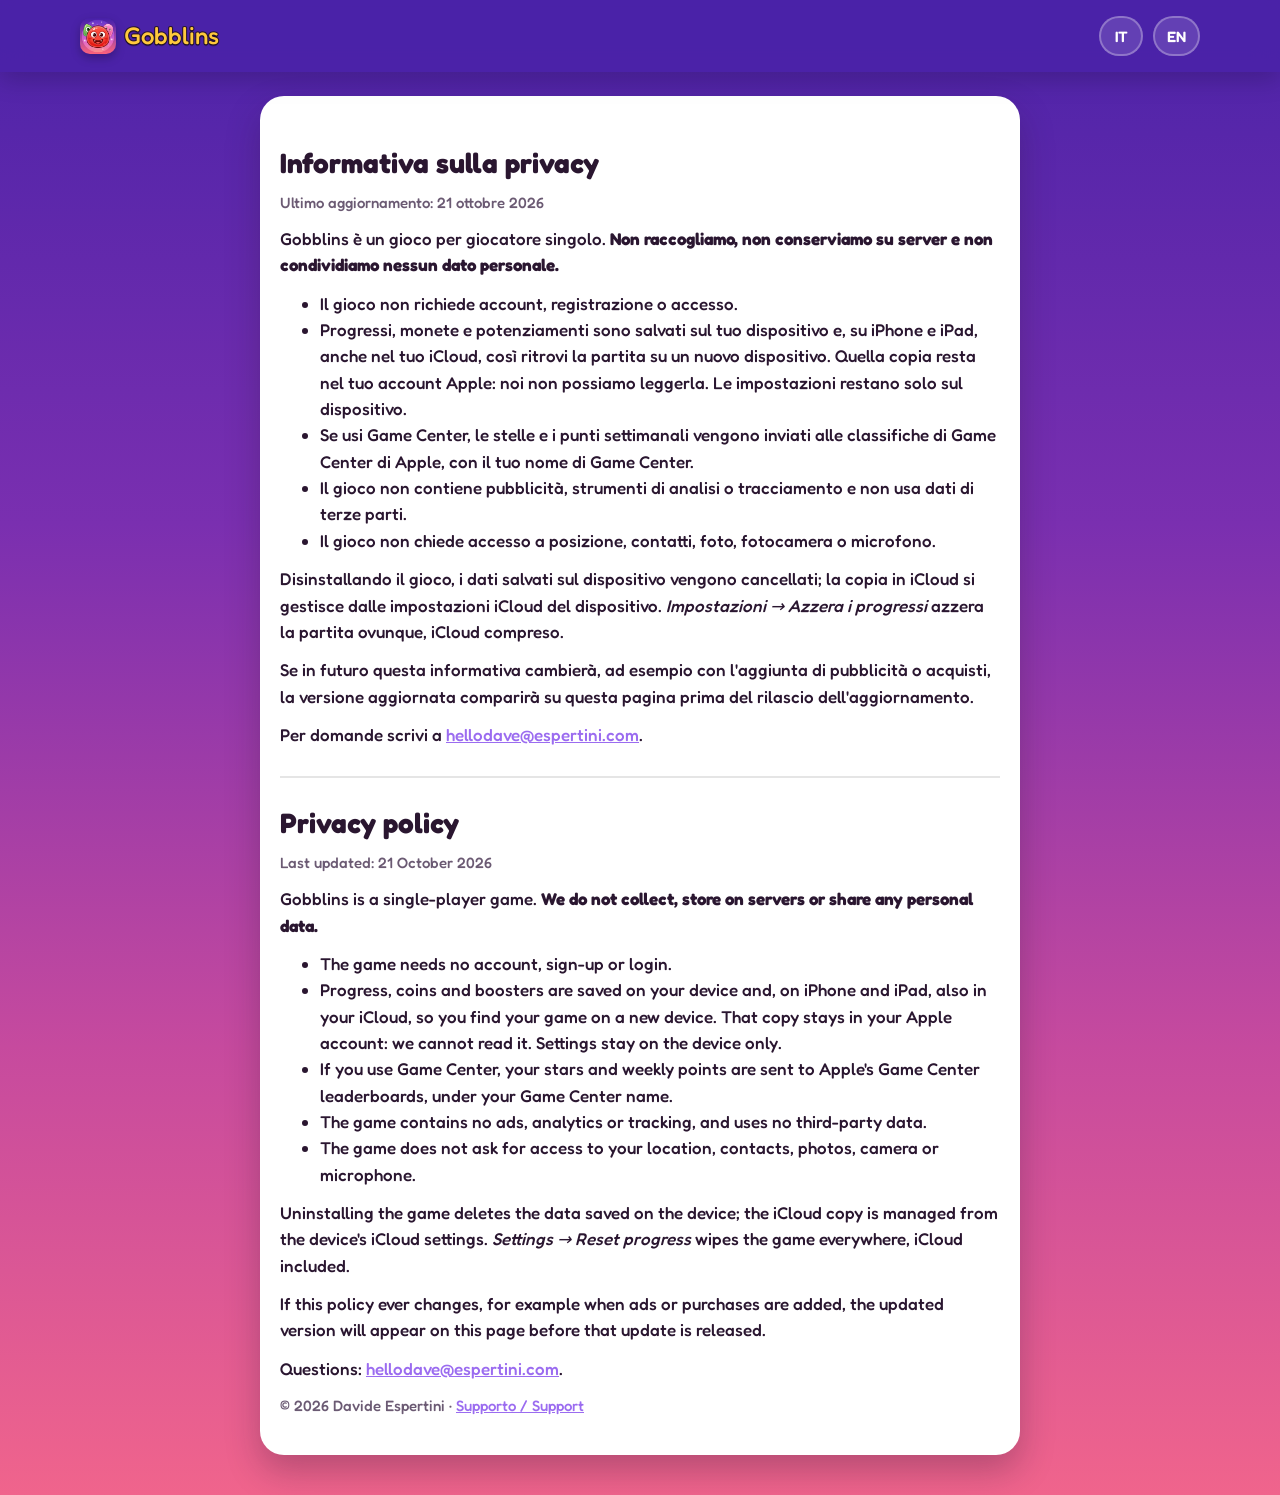
==== commit 2beb4adb: "Privacy and support: progress saved in iCloud, Game Center leaderboards Co-Authored-By: Claude Opus " ====
--- a/privacy.html
+++ b/privacy.html
@@ -18,30 +18,32 @@
 
       <section id="it">
         <h2>Informativa sulla privacy</h2>
-        <p class="muted">Ultimo aggiornamento: 20 ottobre 2026</p>
+        <p class="muted">Ultimo aggiornamento: 21 ottobre 2026</p>
         <p>Gobblins è un gioco per giocatore singolo. <strong>Non raccogliamo, non conserviamo su server e non condividiamo nessun dato personale.</strong></p>
         <ul>
           <li>Il gioco non richiede account, registrazione o accesso.</li>
-          <li>Progressi, monete, potenziamenti e impostazioni sono salvati solo sul tuo dispositivo e non vengono mai inviati altrove.</li>
+          <li>Progressi, monete e potenziamenti sono salvati sul tuo dispositivo e, su iPhone e iPad, anche nel tuo iCloud, così ritrovi la partita su un nuovo dispositivo. Quella copia resta nel tuo account Apple: noi non possiamo leggerla. Le impostazioni restano solo sul dispositivo.</li>
+          <li>Se usi Game Center, le stelle e i punti settimanali vengono inviati alle classifiche di Game Center di Apple, con il tuo nome di Game Center.</li>
           <li>Il gioco non contiene pubblicità, strumenti di analisi o tracciamento e non usa dati di terze parti.</li>
           <li>Il gioco non chiede accesso a posizione, contatti, foto, fotocamera o microfono.</li>
         </ul>
-        <p>Disinstallando il gioco, tutti i dati salvati sul dispositivo vengono cancellati. Puoi anche azzerarli da <em>Impostazioni → Azzera i progressi</em>.</p>
+        <p>Disinstallando il gioco, i dati salvati sul dispositivo vengono cancellati; la copia in iCloud si gestisce dalle impostazioni iCloud del dispositivo. <em>Impostazioni → Azzera i progressi</em> azzera la partita ovunque, iCloud compreso.</p>
         <p>Se in futuro questa informativa cambierà, ad esempio con l'aggiunta di pubblicità o acquisti, la versione aggiornata comparirà su questa pagina prima del rilascio dell'aggiornamento.</p>
         <p>Per domande scrivi a <a href="mailto:hellodave@espertini.com">hellodave@espertini.com</a>.</p>
       </section>
 
       <section id="en">
         <h2>Privacy policy</h2>
-        <p class="muted">Last updated: 20 October 2026</p>
+        <p class="muted">Last updated: 21 October 2026</p>
         <p>Gobblins is a single-player game. <strong>We do not collect, store on servers or share any personal data.</strong></p>
         <ul>
           <li>The game needs no account, sign-up or login.</li>
-          <li>Progress, coins, boosters and settings are saved only on your device and are never sent anywhere.</li>
+          <li>Progress, coins and boosters are saved on your device and, on iPhone and iPad, also in your iCloud, so you find your game on a new device. That copy stays in your Apple account: we cannot read it. Settings stay on the device only.</li>
+          <li>If you use Game Center, your stars and weekly points are sent to Apple's Game Center leaderboards, under your Game Center name.</li>
           <li>The game contains no ads, analytics or tracking, and uses no third-party data.</li>
           <li>The game does not ask for access to your location, contacts, photos, camera or microphone.</li>
         </ul>
-        <p>Uninstalling the game deletes all data saved on the device. You can also wipe it from <em>Settings → Reset progress</em>.</p>
+        <p>Uninstalling the game deletes the data saved on the device; the iCloud copy is managed from the device's iCloud settings. <em>Settings → Reset progress</em> wipes the game everywhere, iCloud included.</p>
         <p>If this policy ever changes, for example when ads or purchases are added, the updated version will appear on this page before that update is released.</p>
         <p>Questions: <a href="mailto:hellodave@espertini.com">hellodave@espertini.com</a>.</p>
       </section>
--- a/style.css
+++ b/style.css
@@ -194,6 +194,11 @@
 .phone { width: var(--item); aspect-ratio: 9 / 19.5; border-radius: 34px; padding: 9px; background: #1b1030; box-shadow: var(--shadow), inset 0 0 0 2px rgba(255, 255, 255, 0.15); }
 .phone img { width: 100%; height: 100%; object-fit: cover; border-radius: 26px; }
 
+/* ── gameplay video ──────────────────────────────── */
+.watch { display: grid; gap: 30px; justify-items: center; text-align: center; }
+.phone.big { width: min(300px, 78vw); }
+.phone video { width: 100%; height: 100%; object-fit: cover; border-radius: 26px; display: block; background: #1b1030; }
+
 /* ── seasons ─────────────────────────────────────── */
 .seasons { display: grid; gap: 26px; align-items: center; }
 .tabs { display: flex; gap: 10px; flex-wrap: wrap; justify-content: center; margin-top: 20px; }
@@ -256,6 +261,9 @@
   .play { grid-template-columns: 1fr auto; text-align: left; justify-items: stretch; gap: 56px; }
   .play .lead { margin-inline: 0; }
   .features { grid-template-columns: repeat(3, 1fr); gap: 24px; }
+  .watch { grid-template-columns: 1fr auto; gap: 64px; text-align: left; justify-items: stretch; align-items: center; }
+  .watch .lead { margin-inline: 0; }
+  .phone.big { width: 320px; transform: rotate(2deg); }
   .seasons { grid-template-columns: 1fr 1.1fr; gap: 48px; }
   .seasons > div:first-child { text-align: left; }
   .seasons .lead { margin-inline: 0; }
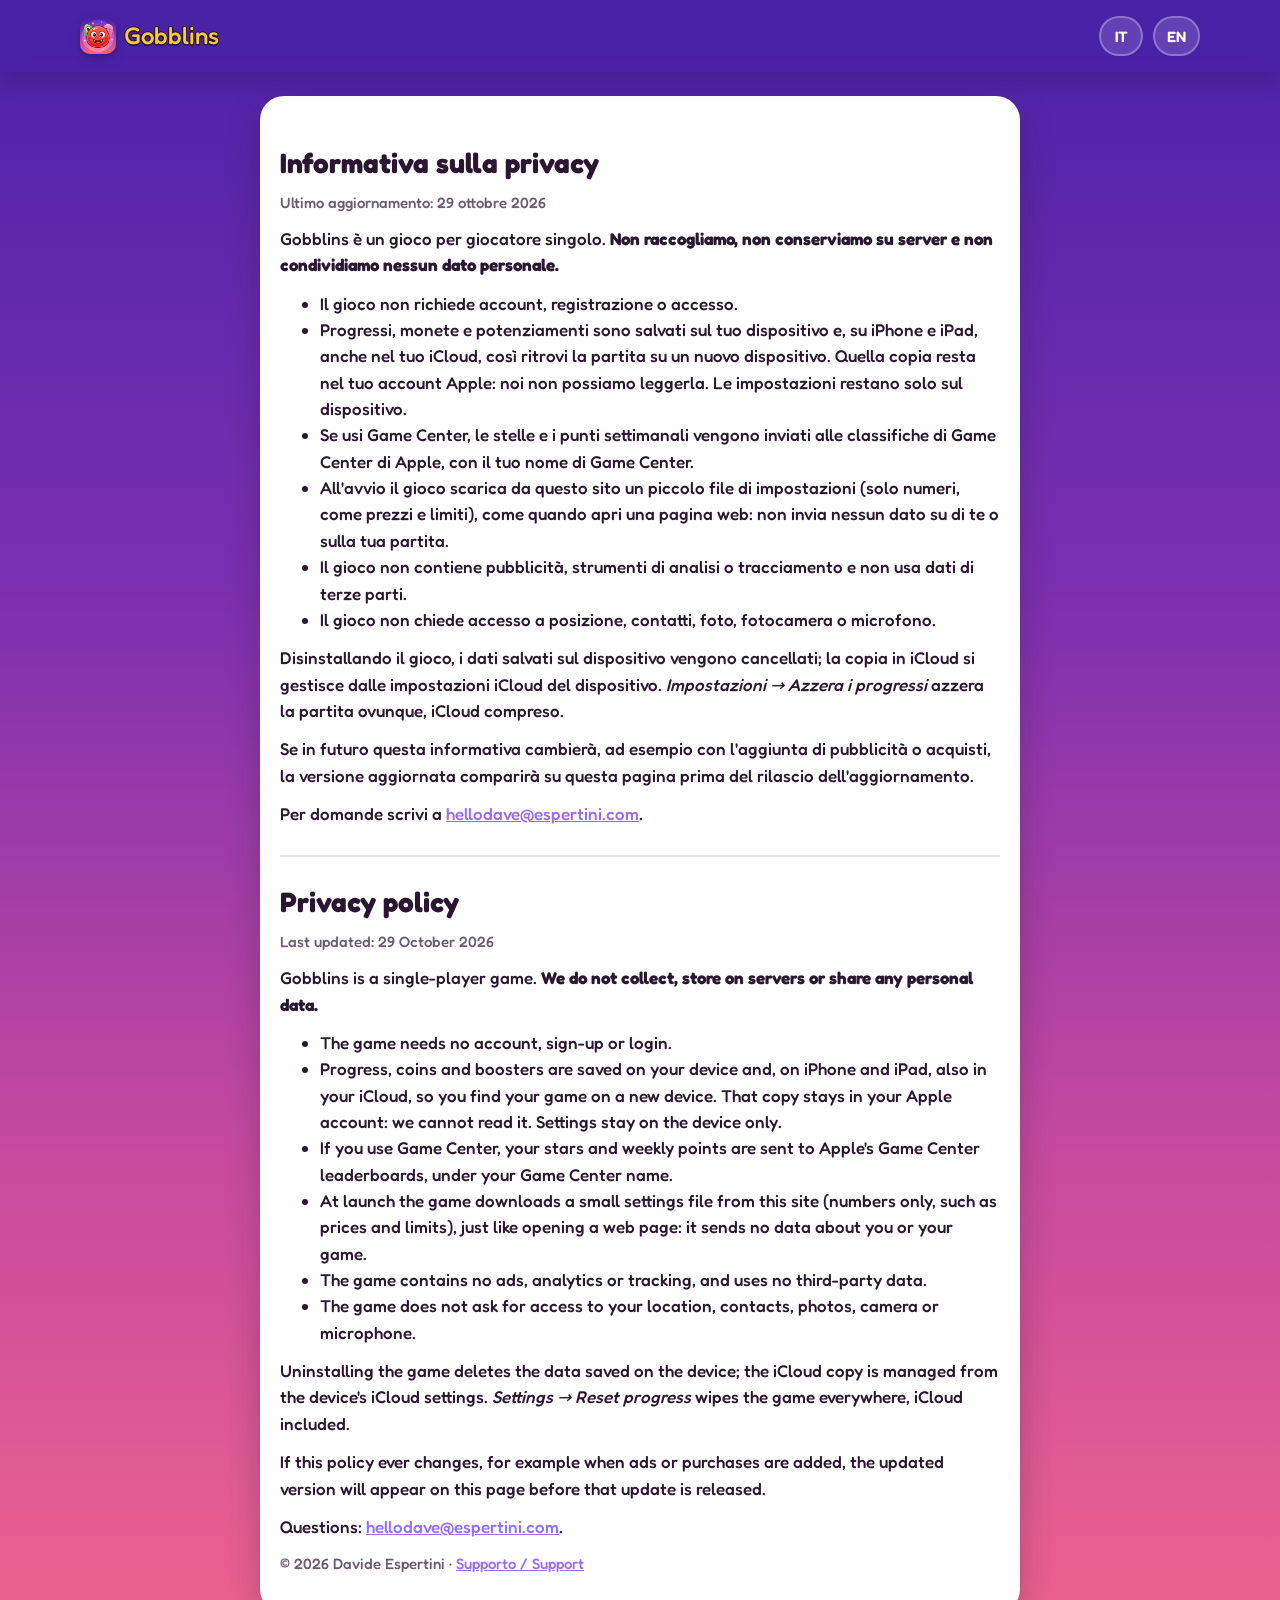
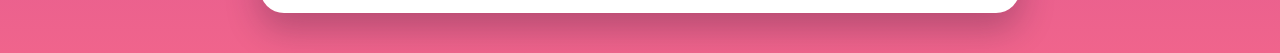
==== commit d5e3d83b: "Site: new features (cross Gobblin, rocket, portals, continue with a bomb, event trail, album, surpri" ====
--- a/privacy.html
+++ b/privacy.html
@@ -18,12 +18,13 @@
 
       <section id="it">
         <h2>Informativa sulla privacy</h2>
-        <p class="muted">Ultimo aggiornamento: 21 ottobre 2026</p>
+        <p class="muted">Ultimo aggiornamento: 29 ottobre 2026</p>
         <p>Gobblins è un gioco per giocatore singolo. <strong>Non raccogliamo, non conserviamo su server e non condividiamo nessun dato personale.</strong></p>
         <ul>
           <li>Il gioco non richiede account, registrazione o accesso.</li>
           <li>Progressi, monete e potenziamenti sono salvati sul tuo dispositivo e, su iPhone e iPad, anche nel tuo iCloud, così ritrovi la partita su un nuovo dispositivo. Quella copia resta nel tuo account Apple: noi non possiamo leggerla. Le impostazioni restano solo sul dispositivo.</li>
           <li>Se usi Game Center, le stelle e i punti settimanali vengono inviati alle classifiche di Game Center di Apple, con il tuo nome di Game Center.</li>
+          <li>All'avvio il gioco scarica da questo sito un piccolo file di impostazioni (solo numeri, come prezzi e limiti), come quando apri una pagina web: non invia nessun dato su di te o sulla tua partita.</li>
           <li>Il gioco non contiene pubblicità, strumenti di analisi o tracciamento e non usa dati di terze parti.</li>
           <li>Il gioco non chiede accesso a posizione, contatti, foto, fotocamera o microfono.</li>
         </ul>
@@ -34,12 +35,13 @@
 
       <section id="en">
         <h2>Privacy policy</h2>
-        <p class="muted">Last updated: 21 October 2026</p>
+        <p class="muted">Last updated: 29 October 2026</p>
         <p>Gobblins is a single-player game. <strong>We do not collect, store on servers or share any personal data.</strong></p>
         <ul>
           <li>The game needs no account, sign-up or login.</li>
           <li>Progress, coins and boosters are saved on your device and, on iPhone and iPad, also in your iCloud, so you find your game on a new device. That copy stays in your Apple account: we cannot read it. Settings stay on the device only.</li>
           <li>If you use Game Center, your stars and weekly points are sent to Apple's Game Center leaderboards, under your Game Center name.</li>
+          <li>At launch the game downloads a small settings file from this site (numbers only, such as prices and limits), just like opening a web page: it sends no data about you or your game.</li>
           <li>The game contains no ads, analytics or tracking, and uses no third-party data.</li>
           <li>The game does not ask for access to your location, contacts, photos, camera or microphone.</li>
         </ul>
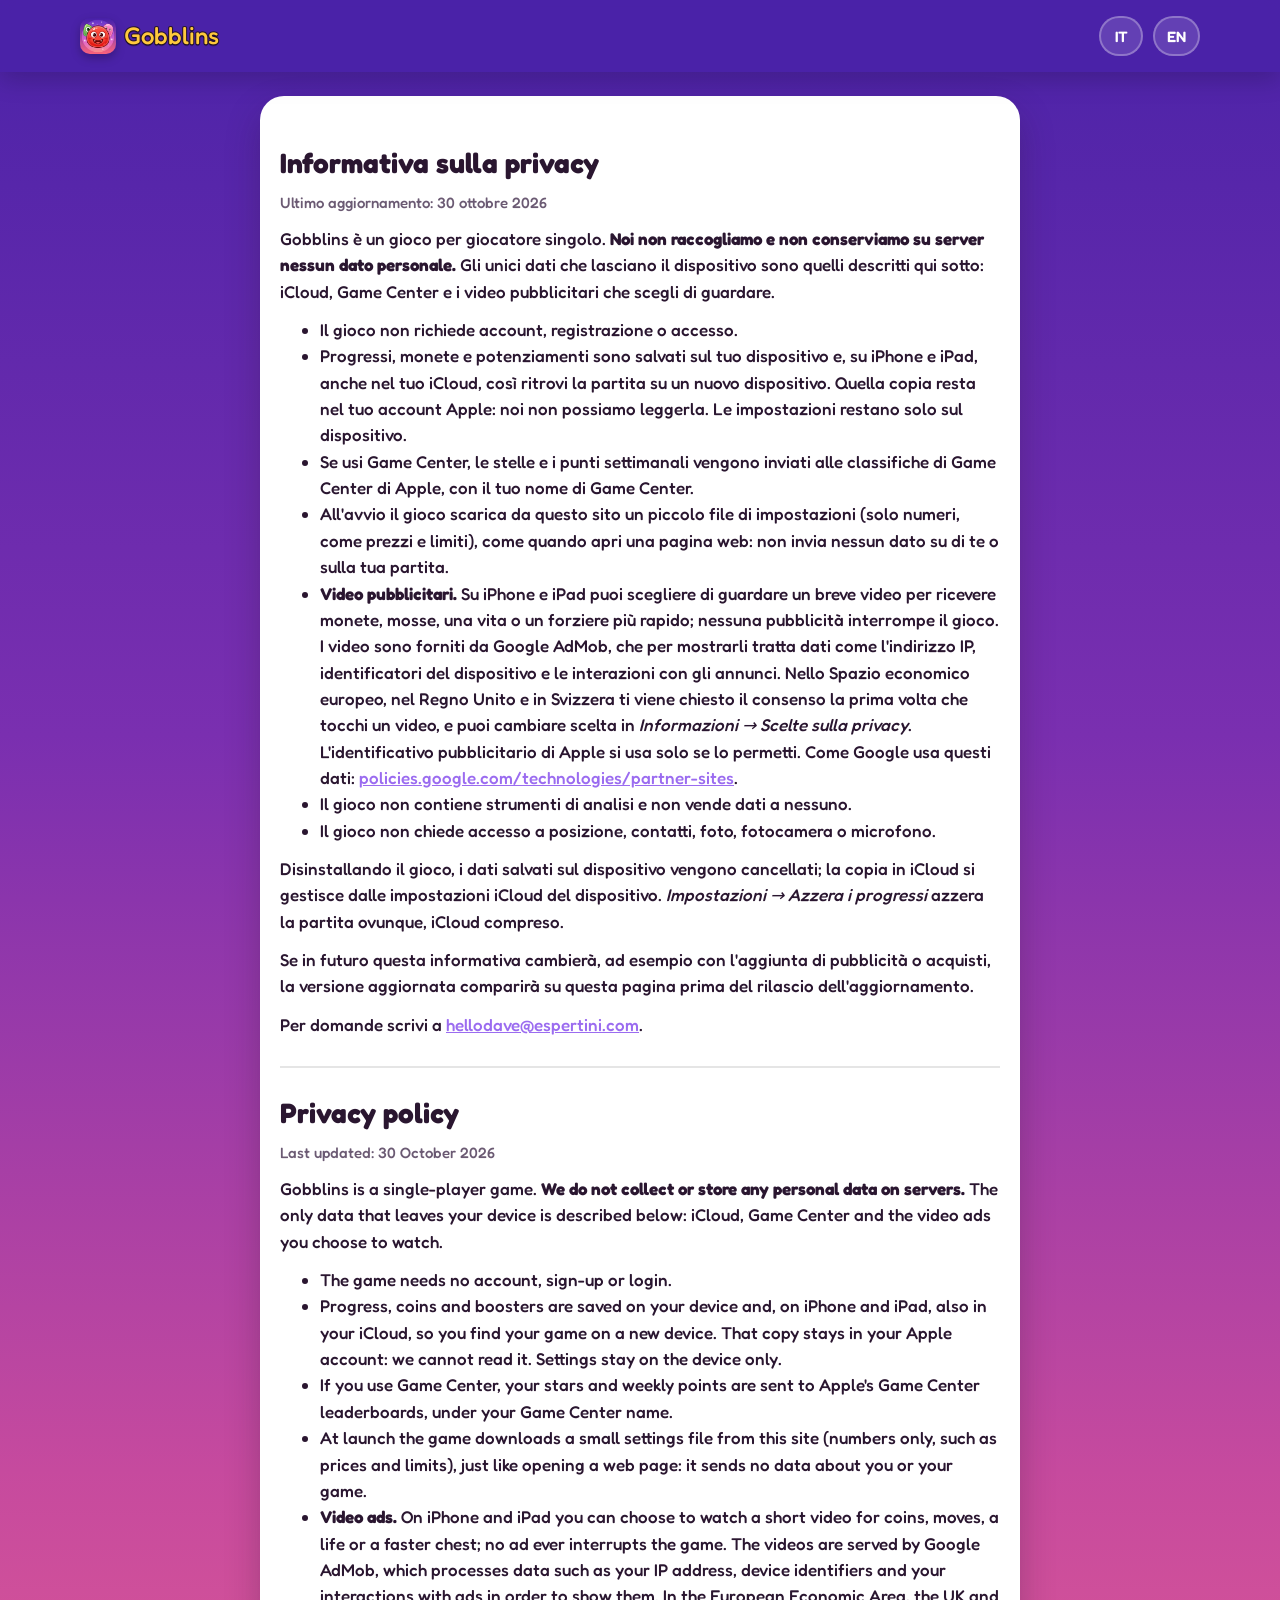
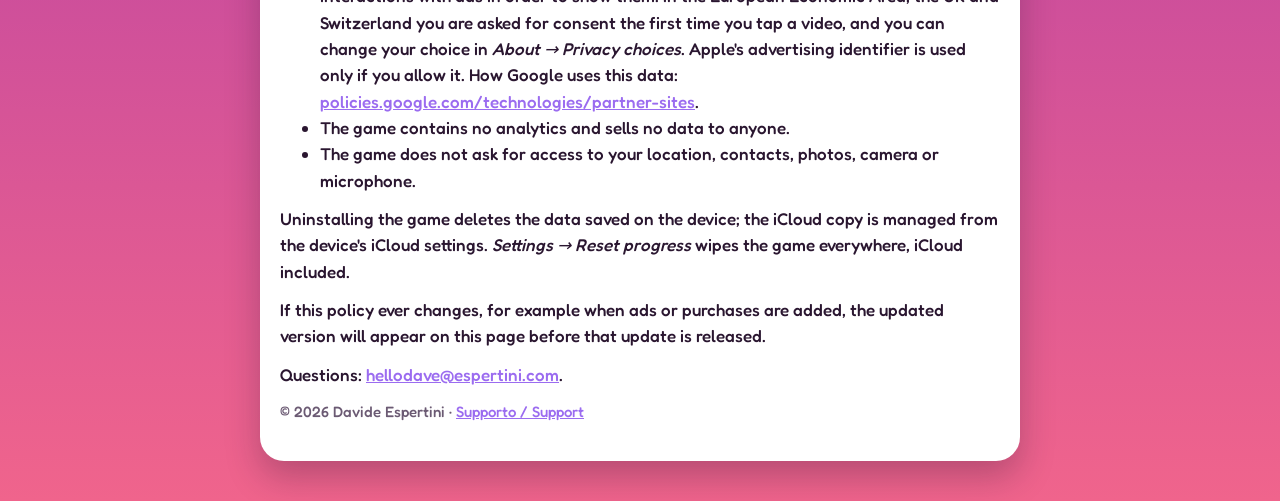
==== commit 2f9d6002: "Opt-in video ads on iOS: privacy policy (Google AdMob, consent), site and FAQ wording" ====
--- a/privacy.html
+++ b/privacy.html
@@ -18,14 +18,15 @@
 
       <section id="it">
         <h2>Informativa sulla privacy</h2>
-        <p class="muted">Ultimo aggiornamento: 29 ottobre 2026</p>
-        <p>Gobblins è un gioco per giocatore singolo. <strong>Non raccogliamo, non conserviamo su server e non condividiamo nessun dato personale.</strong></p>
+        <p class="muted">Ultimo aggiornamento: 30 ottobre 2026</p>
+        <p>Gobblins è un gioco per giocatore singolo. <strong>Noi non raccogliamo e non conserviamo su server nessun dato personale.</strong> Gli unici dati che lasciano il dispositivo sono quelli descritti qui sotto: iCloud, Game Center e i video pubblicitari che scegli di guardare.</p>
         <ul>
           <li>Il gioco non richiede account, registrazione o accesso.</li>
           <li>Progressi, monete e potenziamenti sono salvati sul tuo dispositivo e, su iPhone e iPad, anche nel tuo iCloud, così ritrovi la partita su un nuovo dispositivo. Quella copia resta nel tuo account Apple: noi non possiamo leggerla. Le impostazioni restano solo sul dispositivo.</li>
           <li>Se usi Game Center, le stelle e i punti settimanali vengono inviati alle classifiche di Game Center di Apple, con il tuo nome di Game Center.</li>
           <li>All'avvio il gioco scarica da questo sito un piccolo file di impostazioni (solo numeri, come prezzi e limiti), come quando apri una pagina web: non invia nessun dato su di te o sulla tua partita.</li>
-          <li>Il gioco non contiene pubblicità, strumenti di analisi o tracciamento e non usa dati di terze parti.</li>
+          <li><strong>Video pubblicitari.</strong> Su iPhone e iPad puoi scegliere di guardare un breve video per ricevere monete, mosse, una vita o un forziere più rapido; nessuna pubblicità interrompe il gioco. I video sono forniti da Google AdMob, che per mostrarli tratta dati come l'indirizzo IP, identificatori del dispositivo e le interazioni con gli annunci. Nello Spazio economico europeo, nel Regno Unito e in Svizzera ti viene chiesto il consenso la prima volta che tocchi un video, e puoi cambiare scelta in <em>Informazioni → Scelte sulla privacy</em>. L'identificativo pubblicitario di Apple si usa solo se lo permetti. Come Google usa questi dati: <a href="https://policies.google.com/technologies/partner-sites">policies.google.com/technologies/partner-sites</a>.</li>
+          <li>Il gioco non contiene strumenti di analisi e non vende dati a nessuno.</li>
           <li>Il gioco non chiede accesso a posizione, contatti, foto, fotocamera o microfono.</li>
         </ul>
         <p>Disinstallando il gioco, i dati salvati sul dispositivo vengono cancellati; la copia in iCloud si gestisce dalle impostazioni iCloud del dispositivo. <em>Impostazioni → Azzera i progressi</em> azzera la partita ovunque, iCloud compreso.</p>
@@ -35,14 +36,15 @@
 
       <section id="en">
         <h2>Privacy policy</h2>
-        <p class="muted">Last updated: 29 October 2026</p>
-        <p>Gobblins is a single-player game. <strong>We do not collect, store on servers or share any personal data.</strong></p>
+        <p class="muted">Last updated: 30 October 2026</p>
+        <p>Gobblins is a single-player game. <strong>We do not collect or store any personal data on servers.</strong> The only data that leaves your device is described below: iCloud, Game Center and the video ads you choose to watch.</p>
         <ul>
           <li>The game needs no account, sign-up or login.</li>
           <li>Progress, coins and boosters are saved on your device and, on iPhone and iPad, also in your iCloud, so you find your game on a new device. That copy stays in your Apple account: we cannot read it. Settings stay on the device only.</li>
           <li>If you use Game Center, your stars and weekly points are sent to Apple's Game Center leaderboards, under your Game Center name.</li>
           <li>At launch the game downloads a small settings file from this site (numbers only, such as prices and limits), just like opening a web page: it sends no data about you or your game.</li>
-          <li>The game contains no ads, analytics or tracking, and uses no third-party data.</li>
+          <li><strong>Video ads.</strong> On iPhone and iPad you can choose to watch a short video for coins, moves, a life or a faster chest; no ad ever interrupts the game. The videos are served by Google AdMob, which processes data such as your IP address, device identifiers and your interactions with ads in order to show them. In the European Economic Area, the UK and Switzerland you are asked for consent the first time you tap a video, and you can change your choice in <em>About → Privacy choices</em>. Apple's advertising identifier is used only if you allow it. How Google uses this data: <a href="https://policies.google.com/technologies/partner-sites">policies.google.com/technologies/partner-sites</a>.</li>
+          <li>The game contains no analytics and sells no data to anyone.</li>
           <li>The game does not ask for access to your location, contacts, photos, camera or microphone.</li>
         </ul>
         <p>Uninstalling the game deletes the data saved on the device; the iCloud copy is managed from the device's iCloud settings. <em>Settings → Reset progress</em> wipes the game everywhere, iCloud included.</p>
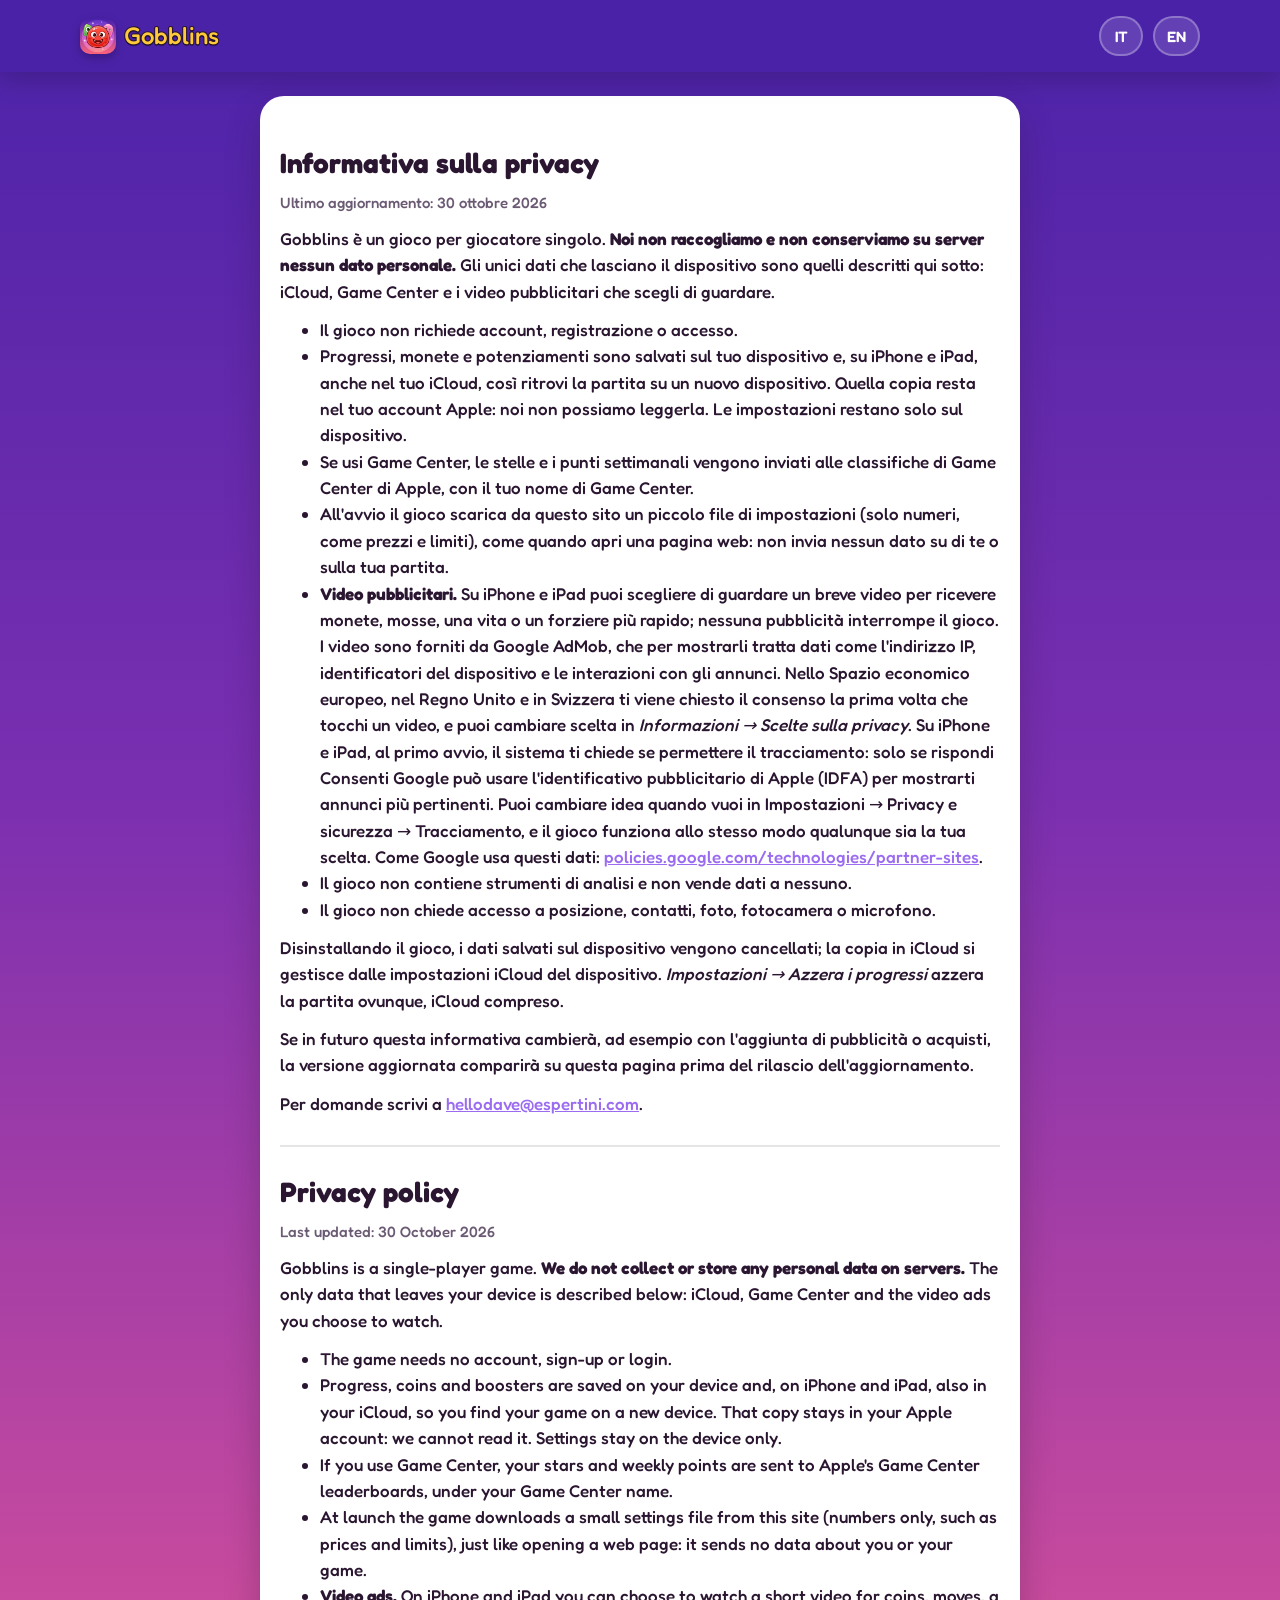
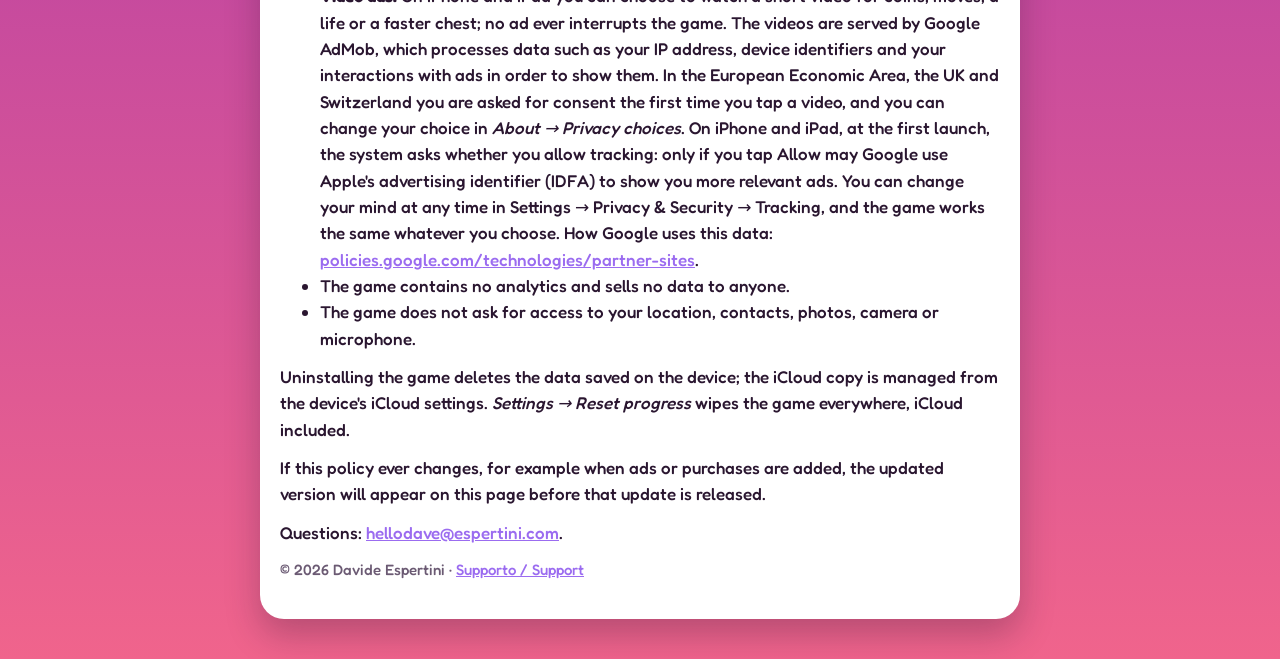
==== commit c426fa42: "Privacy: the tracking prompt at first launch; the IDFA is used only if allowed Co-Authored-By: Claud" ====
--- a/privacy.html
+++ b/privacy.html
@@ -25,7 +25,7 @@
           <li>Progressi, monete e potenziamenti sono salvati sul tuo dispositivo e, su iPhone e iPad, anche nel tuo iCloud, così ritrovi la partita su un nuovo dispositivo. Quella copia resta nel tuo account Apple: noi non possiamo leggerla. Le impostazioni restano solo sul dispositivo.</li>
           <li>Se usi Game Center, le stelle e i punti settimanali vengono inviati alle classifiche di Game Center di Apple, con il tuo nome di Game Center.</li>
           <li>All'avvio il gioco scarica da questo sito un piccolo file di impostazioni (solo numeri, come prezzi e limiti), come quando apri una pagina web: non invia nessun dato su di te o sulla tua partita.</li>
-          <li><strong>Video pubblicitari.</strong> Su iPhone e iPad puoi scegliere di guardare un breve video per ricevere monete, mosse, una vita o un forziere più rapido; nessuna pubblicità interrompe il gioco. I video sono forniti da Google AdMob, che per mostrarli tratta dati come l'indirizzo IP, identificatori del dispositivo e le interazioni con gli annunci. Nello Spazio economico europeo, nel Regno Unito e in Svizzera ti viene chiesto il consenso la prima volta che tocchi un video, e puoi cambiare scelta in <em>Informazioni → Scelte sulla privacy</em>. L'identificativo pubblicitario di Apple si usa solo se lo permetti. Come Google usa questi dati: <a href="https://policies.google.com/technologies/partner-sites">policies.google.com/technologies/partner-sites</a>.</li>
+          <li><strong>Video pubblicitari.</strong> Su iPhone e iPad puoi scegliere di guardare un breve video per ricevere monete, mosse, una vita o un forziere più rapido; nessuna pubblicità interrompe il gioco. I video sono forniti da Google AdMob, che per mostrarli tratta dati come l'indirizzo IP, identificatori del dispositivo e le interazioni con gli annunci. Nello Spazio economico europeo, nel Regno Unito e in Svizzera ti viene chiesto il consenso la prima volta che tocchi un video, e puoi cambiare scelta in <em>Informazioni → Scelte sulla privacy</em>. Su iPhone e iPad, al primo avvio, il sistema ti chiede se permettere il tracciamento: solo se rispondi Consenti Google può usare l'identificativo pubblicitario di Apple (IDFA) per mostrarti annunci più pertinenti. Puoi cambiare idea quando vuoi in Impostazioni → Privacy e sicurezza → Tracciamento, e il gioco funziona allo stesso modo qualunque sia la tua scelta. Come Google usa questi dati: <a href="https://policies.google.com/technologies/partner-sites">policies.google.com/technologies/partner-sites</a>.</li>
           <li>Il gioco non contiene strumenti di analisi e non vende dati a nessuno.</li>
           <li>Il gioco non chiede accesso a posizione, contatti, foto, fotocamera o microfono.</li>
         </ul>
@@ -43,7 +43,7 @@
           <li>Progress, coins and boosters are saved on your device and, on iPhone and iPad, also in your iCloud, so you find your game on a new device. That copy stays in your Apple account: we cannot read it. Settings stay on the device only.</li>
           <li>If you use Game Center, your stars and weekly points are sent to Apple's Game Center leaderboards, under your Game Center name.</li>
           <li>At launch the game downloads a small settings file from this site (numbers only, such as prices and limits), just like opening a web page: it sends no data about you or your game.</li>
-          <li><strong>Video ads.</strong> On iPhone and iPad you can choose to watch a short video for coins, moves, a life or a faster chest; no ad ever interrupts the game. The videos are served by Google AdMob, which processes data such as your IP address, device identifiers and your interactions with ads in order to show them. In the European Economic Area, the UK and Switzerland you are asked for consent the first time you tap a video, and you can change your choice in <em>About → Privacy choices</em>. Apple's advertising identifier is used only if you allow it. How Google uses this data: <a href="https://policies.google.com/technologies/partner-sites">policies.google.com/technologies/partner-sites</a>.</li>
+          <li><strong>Video ads.</strong> On iPhone and iPad you can choose to watch a short video for coins, moves, a life or a faster chest; no ad ever interrupts the game. The videos are served by Google AdMob, which processes data such as your IP address, device identifiers and your interactions with ads in order to show them. In the European Economic Area, the UK and Switzerland you are asked for consent the first time you tap a video, and you can change your choice in <em>About → Privacy choices</em>. On iPhone and iPad, at the first launch, the system asks whether you allow tracking: only if you tap Allow may Google use Apple's advertising identifier (IDFA) to show you more relevant ads. You can change your mind at any time in Settings → Privacy &amp; Security → Tracking, and the game works the same whatever you choose. How Google uses this data: <a href="https://policies.google.com/technologies/partner-sites">policies.google.com/technologies/partner-sites</a>.</li>
           <li>The game contains no analytics and sells no data to anyone.</li>
           <li>The game does not ask for access to your location, contacts, photos, camera or microphone.</li>
         </ul>
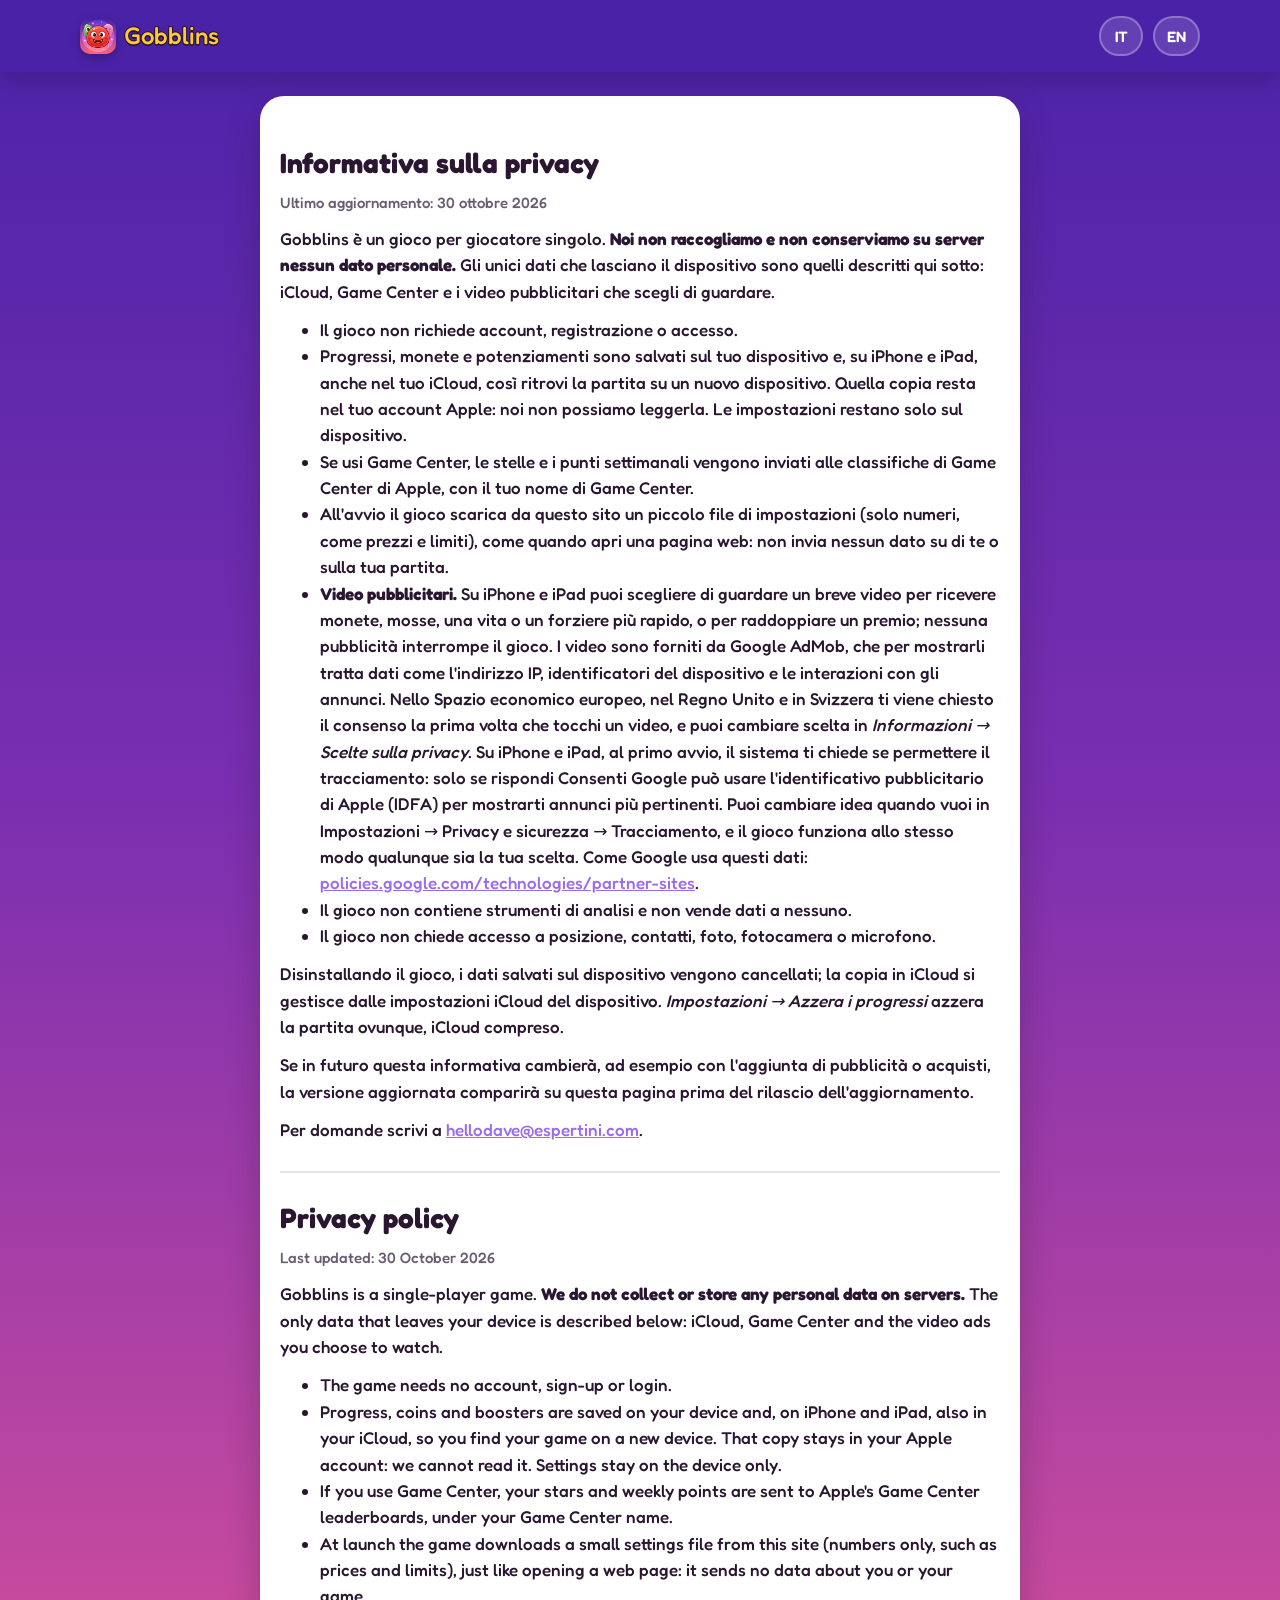
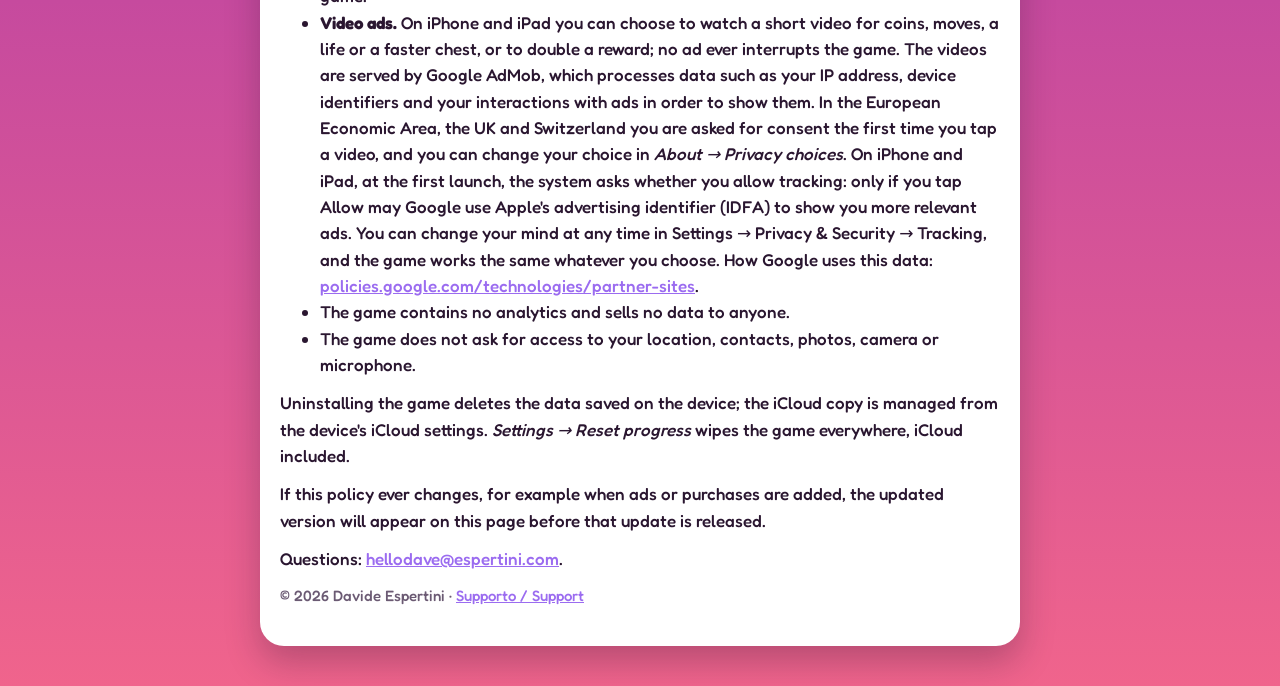
==== commit e9eabf8d: "Gobblins 0.2.0: events all year, double prizes in the privacy page, game config v3 (shop videos stay" ====
--- a/privacy.html
+++ b/privacy.html
@@ -25,7 +25,7 @@
           <li>Progressi, monete e potenziamenti sono salvati sul tuo dispositivo e, su iPhone e iPad, anche nel tuo iCloud, così ritrovi la partita su un nuovo dispositivo. Quella copia resta nel tuo account Apple: noi non possiamo leggerla. Le impostazioni restano solo sul dispositivo.</li>
           <li>Se usi Game Center, le stelle e i punti settimanali vengono inviati alle classifiche di Game Center di Apple, con il tuo nome di Game Center.</li>
           <li>All'avvio il gioco scarica da questo sito un piccolo file di impostazioni (solo numeri, come prezzi e limiti), come quando apri una pagina web: non invia nessun dato su di te o sulla tua partita.</li>
-          <li><strong>Video pubblicitari.</strong> Su iPhone e iPad puoi scegliere di guardare un breve video per ricevere monete, mosse, una vita o un forziere più rapido; nessuna pubblicità interrompe il gioco. I video sono forniti da Google AdMob, che per mostrarli tratta dati come l'indirizzo IP, identificatori del dispositivo e le interazioni con gli annunci. Nello Spazio economico europeo, nel Regno Unito e in Svizzera ti viene chiesto il consenso la prima volta che tocchi un video, e puoi cambiare scelta in <em>Informazioni → Scelte sulla privacy</em>. Su iPhone e iPad, al primo avvio, il sistema ti chiede se permettere il tracciamento: solo se rispondi Consenti Google può usare l'identificativo pubblicitario di Apple (IDFA) per mostrarti annunci più pertinenti. Puoi cambiare idea quando vuoi in Impostazioni → Privacy e sicurezza → Tracciamento, e il gioco funziona allo stesso modo qualunque sia la tua scelta. Come Google usa questi dati: <a href="https://policies.google.com/technologies/partner-sites">policies.google.com/technologies/partner-sites</a>.</li>
+          <li><strong>Video pubblicitari.</strong> Su iPhone e iPad puoi scegliere di guardare un breve video per ricevere monete, mosse, una vita o un forziere più rapido, o per raddoppiare un premio; nessuna pubblicità interrompe il gioco. I video sono forniti da Google AdMob, che per mostrarli tratta dati come l'indirizzo IP, identificatori del dispositivo e le interazioni con gli annunci. Nello Spazio economico europeo, nel Regno Unito e in Svizzera ti viene chiesto il consenso la prima volta che tocchi un video, e puoi cambiare scelta in <em>Informazioni → Scelte sulla privacy</em>. Su iPhone e iPad, al primo avvio, il sistema ti chiede se permettere il tracciamento: solo se rispondi Consenti Google può usare l'identificativo pubblicitario di Apple (IDFA) per mostrarti annunci più pertinenti. Puoi cambiare idea quando vuoi in Impostazioni → Privacy e sicurezza → Tracciamento, e il gioco funziona allo stesso modo qualunque sia la tua scelta. Come Google usa questi dati: <a href="https://policies.google.com/technologies/partner-sites">policies.google.com/technologies/partner-sites</a>.</li>
           <li>Il gioco non contiene strumenti di analisi e non vende dati a nessuno.</li>
           <li>Il gioco non chiede accesso a posizione, contatti, foto, fotocamera o microfono.</li>
         </ul>
@@ -43,7 +43,7 @@
           <li>Progress, coins and boosters are saved on your device and, on iPhone and iPad, also in your iCloud, so you find your game on a new device. That copy stays in your Apple account: we cannot read it. Settings stay on the device only.</li>
           <li>If you use Game Center, your stars and weekly points are sent to Apple's Game Center leaderboards, under your Game Center name.</li>
           <li>At launch the game downloads a small settings file from this site (numbers only, such as prices and limits), just like opening a web page: it sends no data about you or your game.</li>
-          <li><strong>Video ads.</strong> On iPhone and iPad you can choose to watch a short video for coins, moves, a life or a faster chest; no ad ever interrupts the game. The videos are served by Google AdMob, which processes data such as your IP address, device identifiers and your interactions with ads in order to show them. In the European Economic Area, the UK and Switzerland you are asked for consent the first time you tap a video, and you can change your choice in <em>About → Privacy choices</em>. On iPhone and iPad, at the first launch, the system asks whether you allow tracking: only if you tap Allow may Google use Apple's advertising identifier (IDFA) to show you more relevant ads. You can change your mind at any time in Settings → Privacy &amp; Security → Tracking, and the game works the same whatever you choose. How Google uses this data: <a href="https://policies.google.com/technologies/partner-sites">policies.google.com/technologies/partner-sites</a>.</li>
+          <li><strong>Video ads.</strong> On iPhone and iPad you can choose to watch a short video for coins, moves, a life or a faster chest, or to double a reward; no ad ever interrupts the game. The videos are served by Google AdMob, which processes data such as your IP address, device identifiers and your interactions with ads in order to show them. In the European Economic Area, the UK and Switzerland you are asked for consent the first time you tap a video, and you can change your choice in <em>About → Privacy choices</em>. On iPhone and iPad, at the first launch, the system asks whether you allow tracking: only if you tap Allow may Google use Apple's advertising identifier (IDFA) to show you more relevant ads. You can change your mind at any time in Settings → Privacy &amp; Security → Tracking, and the game works the same whatever you choose. How Google uses this data: <a href="https://policies.google.com/technologies/partner-sites">policies.google.com/technologies/partner-sites</a>.</li>
           <li>The game contains no analytics and sells no data to anyone.</li>
           <li>The game does not ask for access to your location, contacts, photos, camera or microphone.</li>
         </ul>
